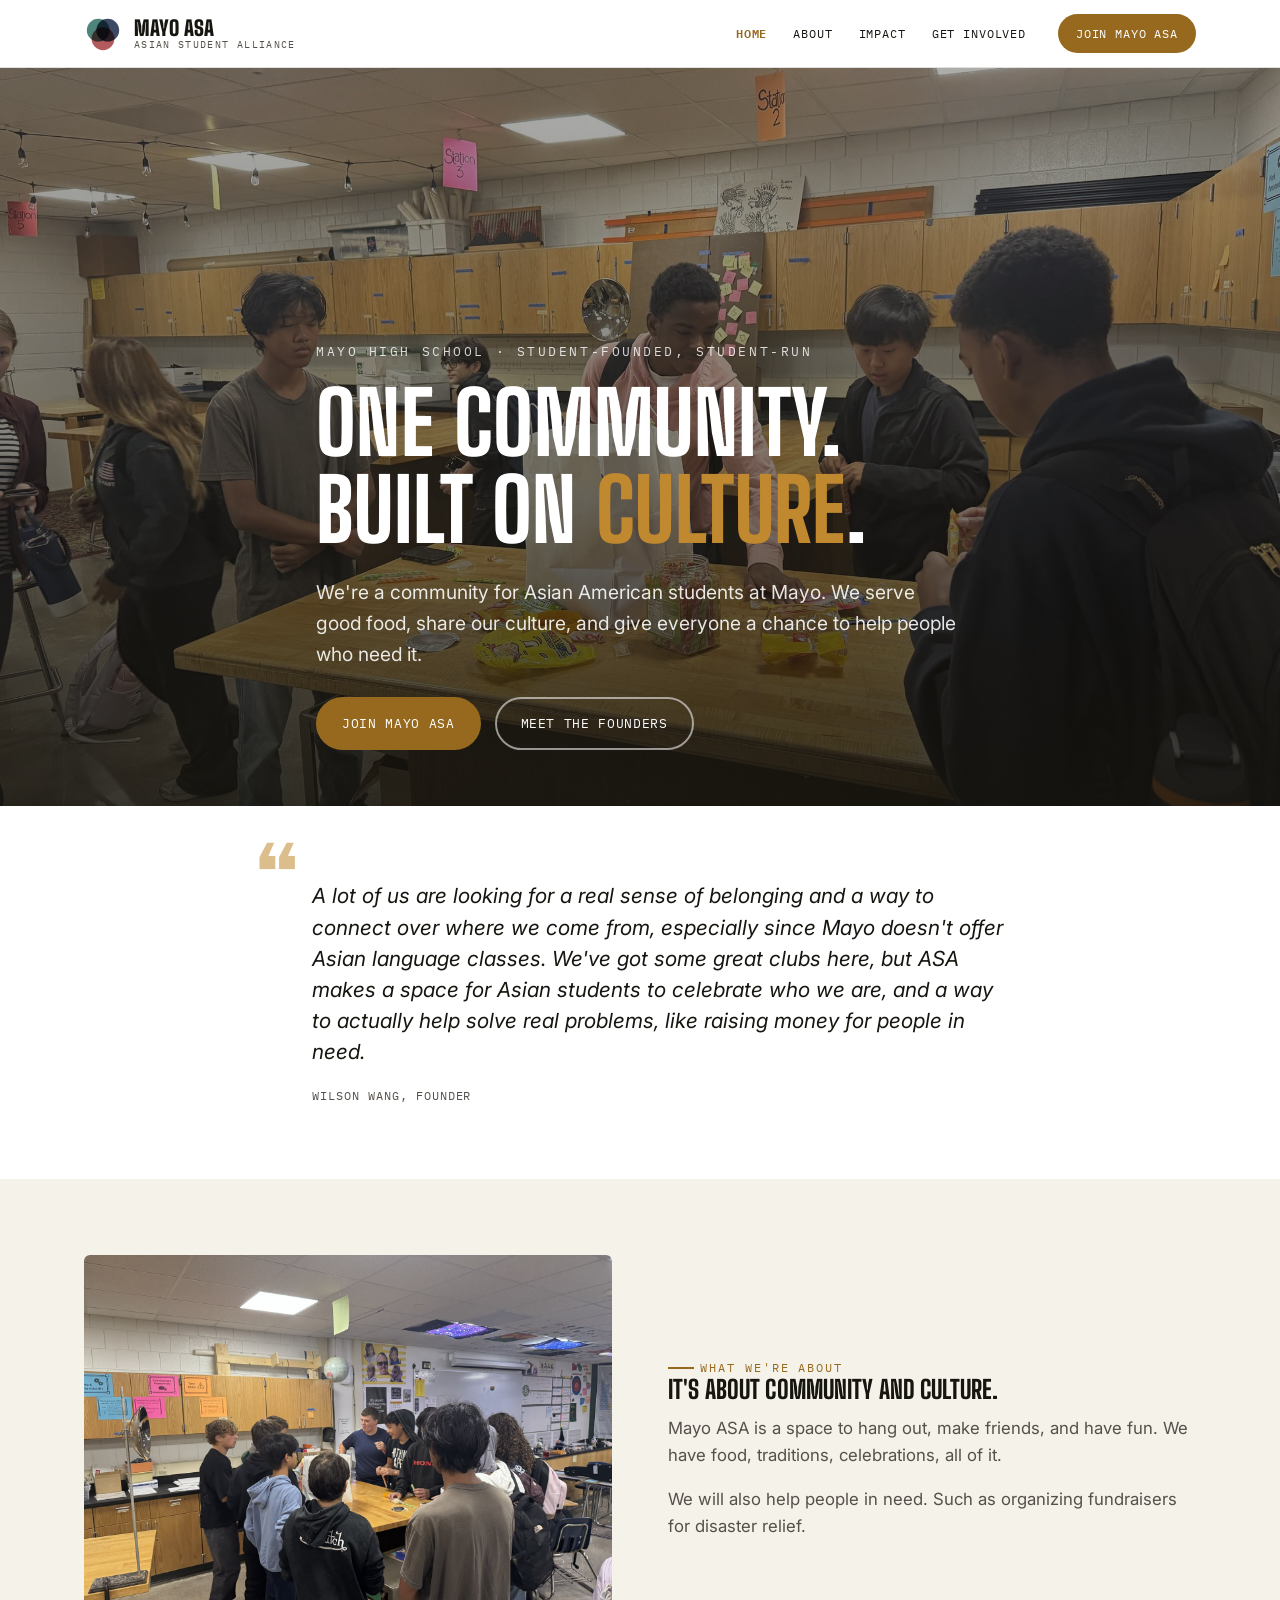
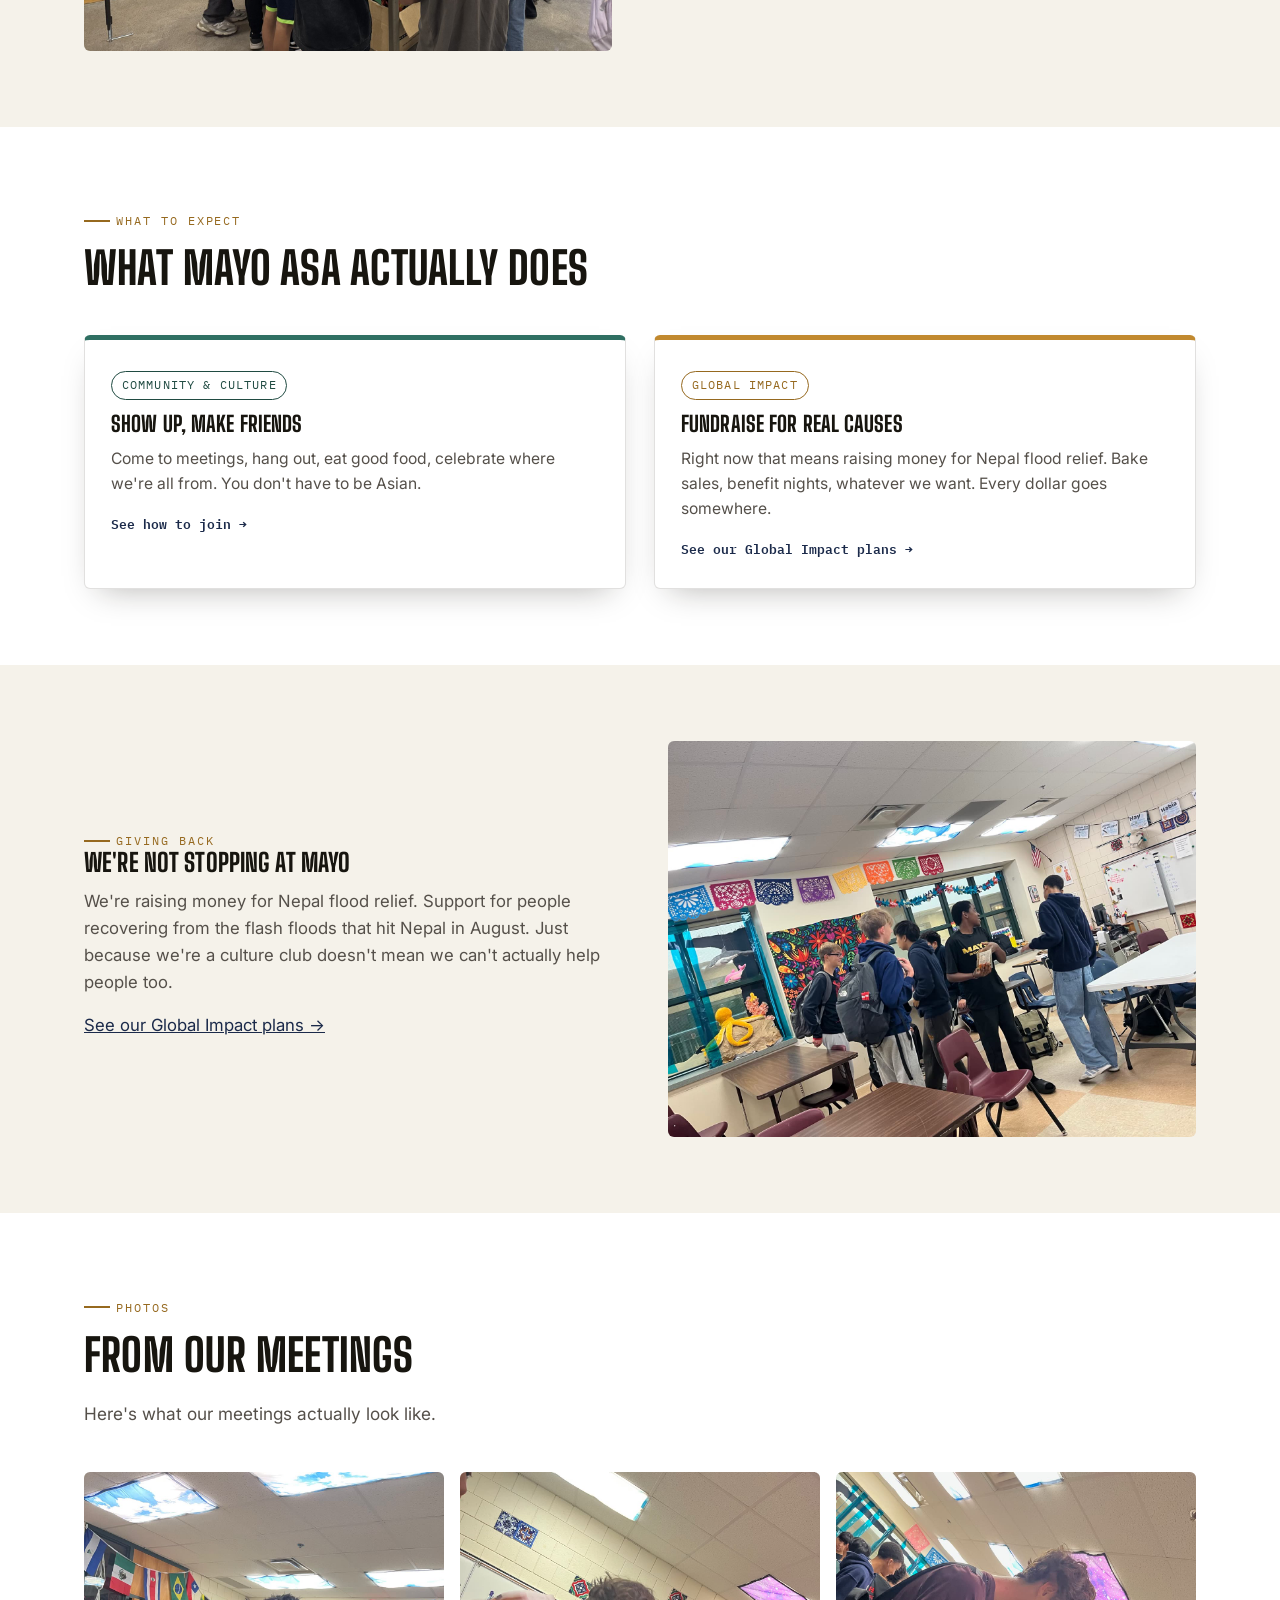
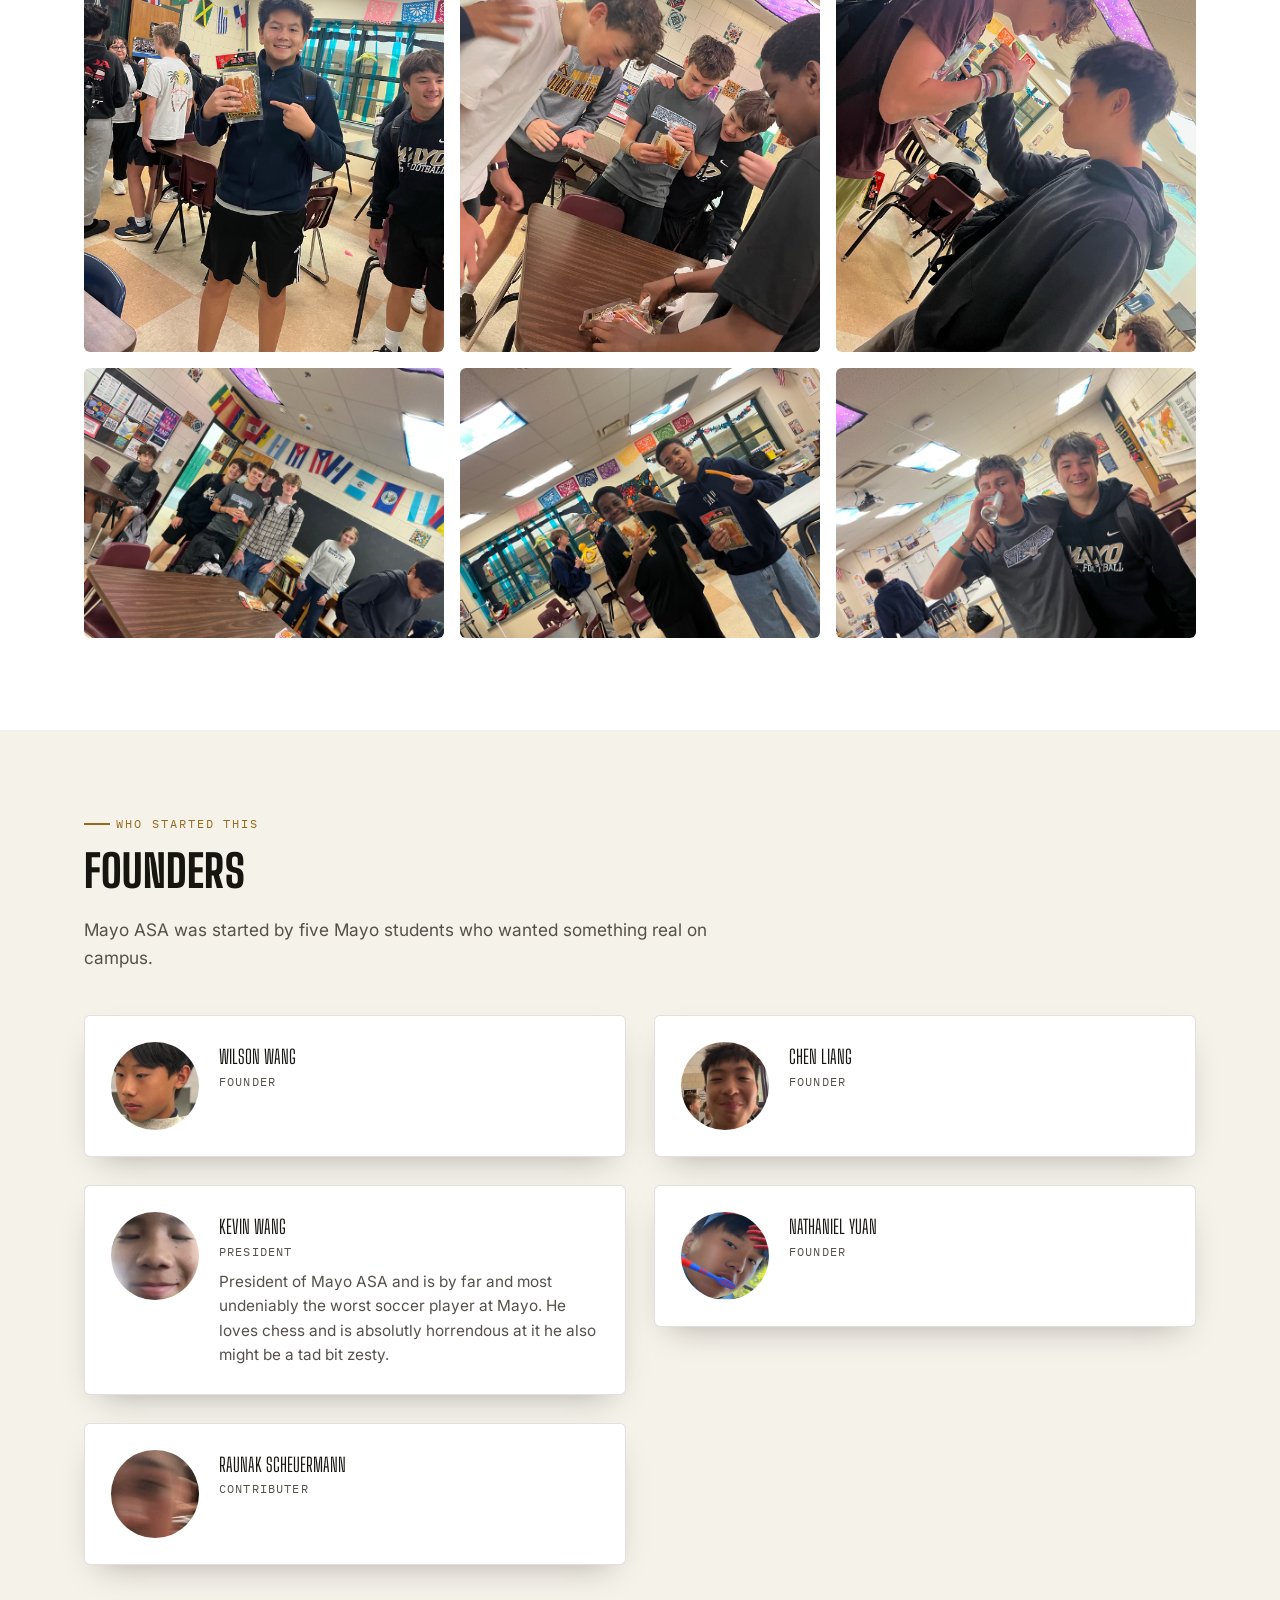
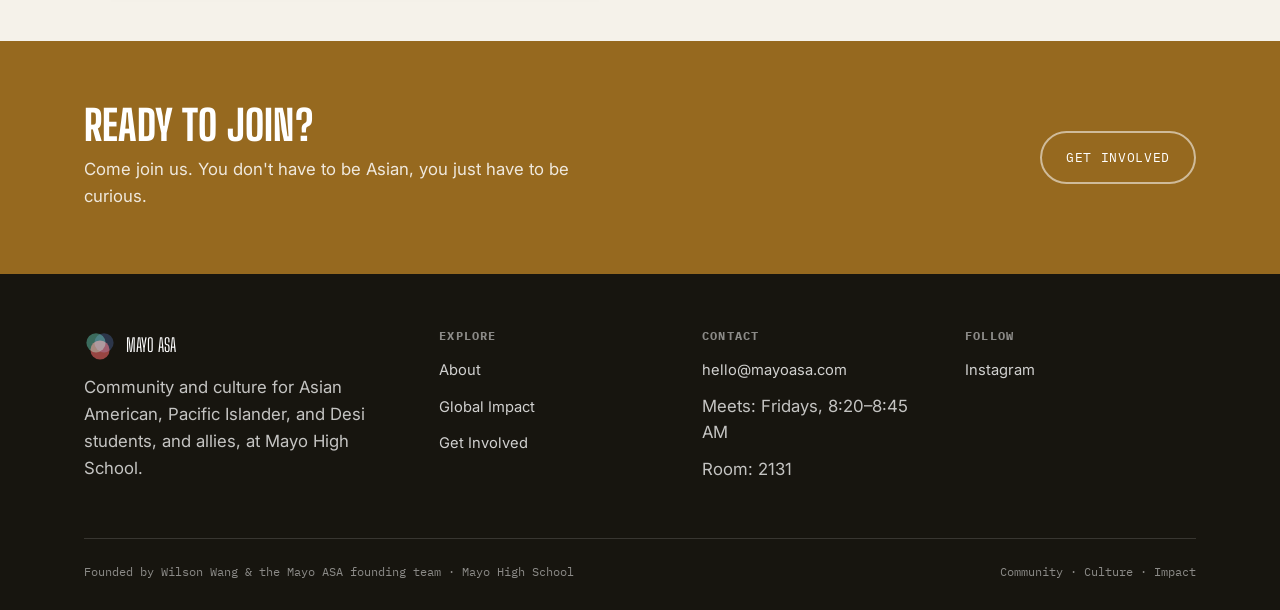
==== index.html @ afcebfb7 "Swap stock volunteers photo on the homepage for a real meeting shot Co-Authored-By: Claude Opus 5.5 " ====
<!DOCTYPE html>
<html lang="en">
<head>
<meta charset="UTF-8">
<meta name="viewport" content="width=device-width, initial-scale=1.0">
<link rel="icon" href="/favicon.ico" sizes="48x48">
<link rel="icon" type="image/svg+xml" href="images/favicon.svg">
<link rel="icon" type="image/png" sizes="48x48" href="images/favicon-48x48.png">
<link rel="icon" type="image/png" sizes="96x96" href="images/favicon-96x96.png">
<link rel="icon" type="image/png" sizes="144x144" href="images/favicon-144x144.png">
<link rel="icon" type="image/png" sizes="32x32" href="images/favicon-32x32.png">
<link rel="icon" type="image/png" sizes="16x16" href="images/favicon-16x16.png">
<link rel="apple-touch-icon" sizes="180x180" href="images/apple-touch-icon.png">
<title>Mayo ASA — Asian Student Alliance at Mayo High School</title>
<meta name="description" content="Mayo ASA is a student-run community for Asian American, Pacific Islander, and Desi students — and their allies — at Mayo High School. Culture, connection, and giving back.">
<link rel="canonical" href="https://www.mayoasa.com/">
<meta property="og:type" content="website">
<meta property="og:title" content="Mayo ASA — Asian Student Alliance at Mayo High School">
<meta property="og:description" content="Mayo ASA is a student-run community for Asian American, Pacific Islander, and Desi students — and their allies — at Mayo High School. Culture, connection, and giving back.">
<meta property="og:url" content="https://www.mayoasa.com/">
<meta property="og:image" content="https://www.mayoasa.com/images/hero-index.jpg">
<meta name="twitter:card" content="summary_large_image">
<link rel="preconnect" href="https://fonts.googleapis.com">
<link rel="preconnect" href="https://fonts.gstatic.com" crossorigin>
<link href="https://fonts.googleapis.com/css2?family=Big+Shoulders+Display:wght@600;700;800;900&family=Inter:wght@400;500;600;700&family=IBM+Plex+Mono:wght@400;500;600&display=swap" rel="stylesheet">
<link rel="stylesheet" href="style.css">
</head>
<body>
<noscript><style>.reveal{opacity:1!important;transform:none!important}</style></noscript>

<header class="masthead">
  <div class="masthead-bar">
    <a class="brand" href="index.html">
      <svg class="brand-mark" viewBox="0 0 40 40" aria-hidden="true">
        <circle cx="15" cy="16" r="12" class="circle-jade" fill="#2f6f62" fill-opacity="0.85" style="mix-blend-mode:multiply"/>
        <circle cx="25" cy="16" r="12" class="circle-navy" fill="#1b2a4a" fill-opacity="0.85" style="mix-blend-mode:multiply"/>
        <circle cx="20" cy="25" r="12" class="circle-brick" fill="#a63d40" fill-opacity="0.85" style="mix-blend-mode:multiply"/>
      </svg>
      <span class="brand-text">
        <span class="brand-name">Mayo ASA</span>
        <span class="brand-sub">Asian Student Alliance</span>
      </span>
    </a>
    <div class="nav-row">
      <nav class="site-nav" aria-label="Primary">
        <ul>
          <li><a href="index.html" aria-current="page">Home</a></li>
          <li><a href="about.html">About</a></li>
          <li><a href="impact.html">Impact</a></li>
          <li><a href="get-involved.html">Get Involved</a></li>
        </ul>
      </nav>
      <a class="btn-cta" href="get-involved.html">Join Mayo ASA</a>
      <button class="nav-toggle" aria-label="Toggle navigation" aria-expanded="false">
        <span></span>
      </button>
    </div>
  </div>
</header>

<main>

  <section class="hero">
    <div class="photo-frame hero-photo">
      <img src="images/hero-index.jpg" alt="Students at a Mayo ASA meeting">
    </div>
    <div class="wrap">
      <p class="hero-kicker">Mayo High School · Student-Founded, Student-Run</p>
      <h1>One community.<br>Built on <em>culture</em>.</h1>
      <p class="hero-lede">We're a community for Asian American students at Mayo. We serve good food, share our culture, and give everyone a chance to help people who need it.</p>
      <div class="hero-actions">
        <a class="btn btn-primary" href="get-involved.html">Join Mayo ASA</a>
        <a class="btn btn-ghost" href="about.html">Meet the founders</a>
      </div>
    </div>
  </section>

  <section class="quote-section reveal">
    <div class="wrap">
      <blockquote class="pull-quote">
        <p>A lot of us are looking for a real sense of belonging and a way to connect over where we come from, especially since Mayo doesn't offer Asian language classes. We've got some great clubs here, but ASA makes a space for Asian students to celebrate who we are, and a way to actually help solve real problems, like raising money for people in need.</p>
        <cite class="pull-quote-cite">Wilson Wang, Founder</cite>
      </blockquote>
    </div>
  </section>

  <section class="section section--paper reveal">
    <div class="wrap">
      <div class="feature">
      <div class="feature-media">
        <div class="photo-frame" style="aspect-ratio:4/3;">
          <img src="images/feature-community.jpg" loading="lazy" alt="Students socializing at a community event">
        </div>
      </div>
      <div class="feature-body">
        <span class="kicker">What we're about</span>
        <h2>It's about community and culture.</h2>
        <p>Mayo ASA is a space to hang out, make friends, and have fun. We have food, traditions, celebrations, all of it.</p>
        <p>We will also help people in need. Such as organizing fundraisers for disaster relief.</p>
      </div>
      </div>
    </div>
  </section>

  <section class="section reveal">
    <div class="wrap">
      <div class="section-head">
        <span class="kicker">What to expect</span>
        <h2>What Mayo ASA actually does</h2>
      </div>
      <div class="card-grid">
        <article class="pillar-card pillar-card--community">
          <span class="tag tag--community">Community &amp; Culture</span>
          <h3>Show up, make friends</h3>
          <p>Come to meetings, hang out, eat good food, celebrate where we're all from. You don't have to be Asian.</p>
          <a href="get-involved.html">See how to join →</a>
        </article>
        <article class="pillar-card pillar-card--global">
          <span class="tag tag--global">Global Impact</span>
          <h3>Fundraise for real causes</h3>
          <p>Right now that means raising money for Nepal flood relief. Bake sales, benefit nights, whatever we want. Every dollar goes somewhere.</p>
          <a href="impact.html">See our Global Impact plans →</a>
        </article>
      </div>
    </div>
  </section>

  <section class="section section--paper reveal">
    <div class="wrap">
      <div class="feature feature--reverse">
      <div class="feature-media">
        <div class="photo-frame" style="aspect-ratio:4/3;">
          <img src="images/meeting-hangout.jpg" loading="lazy" alt="Students hanging out at a Mayo ASA meeting">
        </div>
      </div>
      <div class="feature-body">
        <span class="kicker">Giving back</span>
        <h2>We're not stopping at Mayo</h2>
        <p>We're raising money for Nepal flood relief. Support for people recovering from the flash floods that hit Nepal in August. Just because we're a culture club doesn't mean we can't actually help people too.</p>
        <p><a href="impact.html">See our Global Impact plans →</a></p>
      </div>
      </div>
    </div>
  </section>

  <section class="section reveal">
    <div class="wrap">
      <div class="section-head">
        <span class="kicker">Photos</span>
        <h2>From our meetings</h2>
        <p>Here's what our meetings actually look like.</p>
      </div>
      <div class="gallery">
        <figure><img src="images/meeting-snack-pointing.jpg" width="1200" height="1600" loading="lazy" alt="A student smiling and pointing at a bag of spicy snacks"></figure>
        <figure><img src="images/meeting-group.jpg" width="1600" height="1200" loading="lazy" alt="A group of students posing together at a Mayo ASA meeting"></figure>
        <figure><img src="images/meeting-snack-table.jpg" width="1200" height="1600" loading="lazy" alt="Students crowding around a table to try a snack"></figure>
        <figure><img src="images/meeting-snack-duo.jpg" width="1600" height="1200" loading="lazy" alt="Two students holding up bags of spicy snacks"></figure>
        <figure><img src="images/meeting-handshake.jpg" width="1200" height="1600" loading="lazy" alt="Two students clasping hands at a meeting"></figure>
        <figure><img src="images/meeting-friends.jpg" width="1600" height="1200" loading="lazy" alt="Two friends posing together at a meeting"></figure>
      </div>
    </div>
  </section>

  <section class="section section--paper reveal">
    <div class="wrap">
      <div class="section-head">
        <span class="kicker">Who started this</span>
        <h2>Founders</h2>
        <p>Mayo ASA was started by five Mayo students who wanted something real on campus.</p>
      </div>
      <div class="founders-grid">
        <div class="founder-card">
          <div class="avatar-frame">
            <img src="images/founder-wilson.jpg" loading="lazy" alt="Wilson Wang">
          </div>
          <div>
            <span class="founder-name">Wilson Wang</span>
            <span class="founder-role">Founder</span>
          </div>
        </div>
        <div class="founder-card">
          <div class="avatar-frame">
            <img src="images/founder-chen.jpg" loading="lazy" alt="Chen Liang">
          </div>
          <div>
            <span class="founder-name">Chen Liang</span>
            <span class="founder-role">Founder</span>
          </div>
        </div>
        <div class="founder-card">
          <div class="avatar-frame">
            <img src="images/founder-kevin.jpg" loading="lazy" alt="Kevin Wang">
          </div>
          <div>
            <span class="founder-name">Kevin Wang</span>
            <span class="founder-role">President</span>
            <p>President of Mayo ASA and is by far and most undeniably the worst soccer player at Mayo. He loves chess and is absolutly horrendous at it he also might be a tad bit zesty.</p>
          </div>
        </div>
        <div class="founder-card">
          <div class="avatar-frame">
            <img src="images/founder-nathaniel.jpg" loading="lazy" alt="Nathaniel Yuan">
          </div>
          <div>
            <span class="founder-name">Nathaniel Yuan</span>
            <span class="founder-role">Founder</span>
          </div>
        </div>
        <div class="founder-card">
          <div class="avatar-frame">
            <img src="images/founder-raunak.jpg" loading="lazy" alt="Raunak Scheuermann">
          </div>
          <div>
            <span class="founder-name">Raunak Scheuermann</span>
            <span class="founder-role">Contributer</span>
          </div>
        </div>
      </div>
    </div>
  </section>

  <section class="cta-band reveal">
    <div class="wrap">
      <div class="cta-band-inner">
      <div>
        <h2>Ready to join?</h2>
        <p>Come join us. You don't have to be Asian, you just have to be curious.</p>
      </div>
      <div class="hero-actions" style="margin-top:0;">
        <a class="btn btn-ghost" href="get-involved.html">Get involved</a>
      </div>
      </div>
    </div>
  </section>

</main>

<footer class="site-footer">
  <div class="wrap">
    <div class="footer-top">
      <div>
        <div class="footer-brand-mark">
          <svg class="brand-mark" viewBox="0 0 40 40" aria-hidden="true">
            <circle cx="15" cy="16" r="12" fill="#2f6f62" fill-opacity="0.85" style="mix-blend-mode:screen"/>
            <circle cx="25" cy="16" r="12" fill="#1b2a4a" fill-opacity="0.85" style="mix-blend-mode:screen"/>
            <circle cx="20" cy="25" r="12" fill="#a63d40" fill-opacity="0.85" style="mix-blend-mode:screen"/>
          </svg>
          <span class="footer-brand">Mayo ASA</span>
        </div>
        <p>Community and culture for Asian American, Pacific Islander, and Desi students, and allies, at Mayo High School.</p>
      </div>
      <div class="footer-col">
        <h4>Explore</h4>
        <ul>
          <li><a href="about.html">About</a></li>
          <li><a href="impact.html">Global Impact</a></li>
          <li><a href="get-involved.html">Get Involved</a></li>
        </ul>
      </div>
      <div class="footer-col">
        <h4>Contact</h4>
        <ul>
          <li><a href="mailto:hello@mayoasa.com">hello@mayoasa.com</a></li>
          <li>Meets: Fridays, 8:20–8:45 AM</li>
          <li>Room: 2131</li>
        </ul>
      </div>
      <div class="footer-col">
        <h4>Follow</h4>
        <ul>
          <li><a href="https://www.instagram.com/asianstudentalliance00/" target="_blank" rel="noopener">Instagram</a></li>
        </ul>
      </div>
    </div>
    <div class="footer-bottom">
      <span>Founded by Wilson Wang &amp; the Mayo ASA founding team · Mayo High School</span>
      <span>Community · Culture · Impact</span>
    </div>
  </div>
</footer>

<script src="script.js"></script>
</body>
</html>
---- style.css ----
/* ==========================================================================
   Mayo ASA — stylesheet
   Design concept: bold, photo-led advocacy-org design (in the spirit of
   national civil-rights orgs) built around Mayo ASA's own identity system —
   three pillar colors (jade/navy/brick) plus one shared accent (gold).
   Photo sections use a "photo-slot" placeholder component until real
   photography is dropped in — see the photo-slot notes near each usage.
   ========================================================================== */

:root {
  --ink: #17150f;
  --ink-soft: #55504a;
  --white: #ffffff;
  --paper: #f5f2ea;
  --line: rgba(23, 21, 15, 0.13);

  --navy: #1b2a4a;      /* Education */
  --navy-dark: #101a30;
  --jade: #2f6f62;      /* Community */
  --jade-dark: #204b42;
  --brick: #a63d40;     /* Advocacy */
  --brick-dark: #7c2c2f;
  --gold: #c1892f;      /* shared accent / CTA color */
  --gold-dark: #96691f;

  --radius: 6px;
  --radius-sm: 3px;
  --shadow-card: 0 14px 32px -16px rgba(23, 21, 15, 0.35);
  --shadow-card-hover: 0 22px 40px -16px rgba(23, 21, 15, 0.45);

  --font-display: "Big Shoulders Display", "Arial Narrow", sans-serif;
  --font-body: "Inter", "Helvetica Neue", Arial, sans-serif;
  --font-mono: "IBM Plex Mono", "Courier New", monospace;
}

* { box-sizing: border-box; }
html { scroll-behavior: smooth; }

@media (prefers-reduced-motion: reduce) {
  html { scroll-behavior: auto; }
  *, *::before, *::after {
    animation-duration: 0.001ms !important;
    animation-iteration-count: 1 !important;
    transition-duration: 0.001ms !important;
    scroll-behavior: auto !important;
  }
}

body {
  margin: 0;
  background: var(--white);
  color: var(--ink);
  font-family: var(--font-body);
  font-size: 1.05rem;
  line-height: 1.6;
  -webkit-font-smoothing: antialiased;
}

h1, h2, h3, h4 {
  font-family: var(--font-display);
  font-weight: 800;
  letter-spacing: 0.005em;
  line-height: 1.0;
  margin: 0 0 0.5em;
  text-transform: uppercase;
}

p { margin: 0 0 1em; }
a { color: var(--navy); }
a:focus-visible, button:focus-visible, .nav-toggle:focus-visible {
  outline: 3px solid var(--gold);
  outline-offset: 3px;
}

img, svg { max-width: 100%; display: block; }

.wrap {
  max-width: 1160px;
  margin: 0 auto;
  padding: 0 24px;
}

/* -------------------------------- eyebrow / kicker labels ---------------- */
.kicker {
  display: inline-flex;
  align-items: center;
  gap: 0.5em;
  font-family: var(--font-mono);
  font-size: 0.76rem;
  letter-spacing: 0.16em;
  text-transform: uppercase;
  color: var(--gold-dark);
}
.kicker::before {
  content: "";
  width: 26px;
  height: 2px;
  background: var(--gold-dark);
  display: inline-block;
}
.kicker--light { color: var(--gold); }
.kicker--light::before { background: var(--gold); }

.tag {
  display: inline-flex;
  align-items: center;
  gap: 0.4em;
  font-family: var(--font-mono);
  font-size: 0.72rem;
  letter-spacing: 0.1em;
  text-transform: uppercase;
  padding: 0.35em 0.85em;
  border-radius: 999px;
  border: 1.5px solid currentColor;
}
.tag--community { color: var(--jade-dark); }
.tag--education { color: var(--navy); }
.tag--advocacy { color: var(--brick-dark); }
.tag--gold { color: var(--gold-dark); }
.tag--global { color: var(--gold-dark); }

/* ------------------------------------ masthead / nav --------------------- */
.masthead {
  background: var(--white);
  border-bottom: 1px solid var(--line);
  position: sticky;
  top: 0;
  z-index: 50;
  transition: box-shadow 0.2s ease;
}
.masthead.is-scrolled { box-shadow: 0 6px 18px -12px rgba(23,21,15,0.35); }
.masthead-bar {
  display: flex;
  align-items: center;
  justify-content: space-between;
  padding: 14px 24px;
  max-width: 1160px;
  margin: 0 auto;
  gap: 16px;
}
.brand {
  display: flex;
  align-items: center;
  gap: 12px;
  text-decoration: none;
  color: var(--ink);
}
.brand-mark { width: 38px; height: 38px; flex: none; }
.brand-text { line-height: 1; }
.brand-name {
  font-family: var(--font-display);
  font-weight: 900;
  font-size: 1.3rem;
  letter-spacing: 0.01em;
  text-transform: uppercase;
}
.brand-sub {
  display: block;
  font-family: var(--font-mono);
  font-size: 0.6rem;
  letter-spacing: 0.14em;
  text-transform: uppercase;
  color: var(--ink-soft);
  margin-top: 2px;
}

.nav-toggle {
  display: none;
  background: none;
  border: 2px solid var(--ink);
  border-radius: 4px;
  padding: 8px 10px;
  cursor: pointer;
}
.nav-toggle span,
.nav-toggle span::before,
.nav-toggle span::after {
  display: block;
  width: 20px;
  height: 2px;
  background: var(--ink);
  position: relative;
  transition: transform 0.28s cubic-bezier(0.16, 1, 0.3, 1), background-color 0.2s ease, opacity 0.2s ease;
}
.nav-toggle span::before,
.nav-toggle span::after { content: ""; position: absolute; }
.nav-toggle span::before { top: -6px; }
.nav-toggle span::after { top: 6px; }

/* morph the hamburger into an X while the menu is open */
.nav-toggle[aria-expanded="true"] span { background: transparent; }
.nav-toggle[aria-expanded="true"] span::before { top: 0; transform: rotate(45deg); }
.nav-toggle[aria-expanded="true"] span::after { top: 0; transform: rotate(-45deg); }

.nav-row { display: flex; align-items: center; gap: 20px; }
.site-nav ul {
  list-style: none;
  display: flex;
  gap: 2px;
  margin: 0;
  padding: 0;
}
.site-nav a {
  display: inline-block;
  font-family: var(--font-mono);
  font-size: 0.76rem;
  letter-spacing: 0.07em;
  text-transform: uppercase;
  text-decoration: none;
  color: var(--ink);
  padding: 9px 12px;
  border-radius: 3px;
}
.site-nav a:hover { background: var(--paper); }
.site-nav a[aria-current="page"] { color: var(--gold-dark); font-weight: 600; }

.btn-cta {
  display: inline-flex;
  align-items: center;
  font-family: var(--font-mono);
  font-size: 0.76rem;
  letter-spacing: 0.07em;
  text-transform: uppercase;
  text-decoration: none;
  color: var(--white);
  background: var(--gold-dark);
  padding: 10px 18px;
  border-radius: 999px;
  white-space: nowrap;
  transition: background 0.15s ease, transform 0.15s ease;
}
.btn-cta:hover { background: var(--ink); transform: translateY(-1px); }

/* --------------------------------------- buttons -------------------------- */
.btn {
  display: inline-flex;
  align-items: center;
  gap: 0.5em;
  font-family: var(--font-mono);
  font-size: 0.82rem;
  letter-spacing: 0.05em;
  text-transform: uppercase;
  text-decoration: none;
  padding: 14px 24px;
  border-radius: 999px;
  border: 2px solid transparent;
  transition: transform 0.15s ease, box-shadow 0.15s ease, background 0.15s ease;
}
.btn-primary { background: var(--gold-dark); color: var(--white); }
.btn-primary:hover { background: var(--gold); transform: translateY(-2px); box-shadow: var(--shadow-card); }
.btn-ghost { background: transparent; color: var(--white); border-color: rgba(255,255,255,0.55); }
.btn-ghost:hover { background: rgba(255,255,255,0.12); }
.btn-ghost--dark { color: var(--ink); border-color: var(--ink); }
.btn-ghost--dark:hover { background: var(--paper); }

/* --------------------------------------- photo-slot placeholder ----------- */
/* Stand-in for real photography. Swap by replacing this element with an
   <img src="images/your-photo.jpg" alt="..."> of the same aspect ratio. */
.photo-slot {
  position: relative;
  overflow: hidden;
  border-radius: var(--radius);
  background: linear-gradient(135deg, var(--slot-a, var(--navy)) 0%, var(--slot-b, var(--navy-dark)) 100%);
  isolation: isolate;
}
.photo-slot::before {
  content: "";
  position: absolute;
  inset: 0;
  background-image: radial-gradient(rgba(255,255,255,0.16) 1px, transparent 1px);
  background-size: 15px 15px;
  mix-blend-mode: overlay;
  opacity: 0.65;
}
.photo-slot-cap {
  position: absolute;
  top: 14px;
  left: 14px;
  max-width: calc(100% - 28px);
  display: inline-flex;
  align-items: center;
  gap: 8px;
  background: rgba(15, 14, 10, 0.4);
  padding: 7px 14px 7px 10px;
  border-radius: 999px;
  color: rgba(255,255,255,0.92);
}
.photo-slot-cap svg { width: 16px; height: 16px; flex: none; opacity: 0.9; }
.photo-slot-cap span {
  font-family: var(--font-mono);
  font-size: 0.66rem;
  letter-spacing: 0.06em;
  text-transform: uppercase;
  white-space: nowrap;
  overflow: hidden;
  text-overflow: ellipsis;
  min-width: 0;
}

/* real photo container — replaces .photo-slot once an image is available */
.photo-frame {
  position: relative;
  overflow: hidden;
  border-radius: var(--radius);
  background: var(--ink);
}
/* full-bleed hero variant spans edge-to-edge, so no rounded corners
   (otherwise the page background shows through at the corners) */
.photo-frame.hero-photo { border-radius: 0; }
.photo-frame img {
  width: 100%;
  height: 100%;
  object-fit: cover;
  display: block;
}

/* masonry via columns so each photo keeps its own shape (no cropping) */
.gallery { columns: 3; column-gap: 16px; }
.gallery figure { margin: 0 0 16px; break-inside: avoid; }
.gallery img {
  display: block;
  width: 100%;
  height: auto;
  border-radius: var(--radius);
  background: var(--paper);
}

/* full-bleed hero variant: adds a scrim so headline text stays legible even
   once a real photo is dropped in */
.hero-photo {
  position: absolute;
  inset: 0;
  z-index: -1;
}
.hero-photo::after {
  content: "";
  position: absolute;
  inset: 0;
  background: linear-gradient(180deg, rgba(23,21,15,0.35) 0%, rgba(23,21,15,0.55) 55%, rgba(23,21,15,0.86) 100%);
}

/* circular avatar-slot for founders */
.avatar-slot {
  width: 88px;
  height: 88px;
  border-radius: 50%;
  flex: none;
  display: flex;
  align-items: center;
  justify-content: center;
  font-family: var(--font-display);
  font-size: 1.5rem;
  color: var(--white);
  background: linear-gradient(135deg, var(--slot-a, var(--navy)), var(--slot-b, var(--navy-dark)));
  box-shadow: inset 0 0 0 3px rgba(255,255,255,0.18);
}

/* real-photo version of .avatar-slot */
.avatar-frame {
  width: 88px;
  height: 88px;
  border-radius: 50%;
  flex: none;
  overflow: hidden;
}
.avatar-frame img {
  width: 100%;
  height: 100%;
  object-fit: cover;
  display: block;
}

/* --------------------------------------- hero (home) ----------------------- */
.hero {
  position: relative;
  min-height: 82vh;
  display: flex;
  align-items: flex-end;
  padding: 64px 0 56px;
  color: var(--white);
}
.hero-kicker {
  font-family: var(--font-mono);
  font-size: 0.8rem;
  letter-spacing: 0.2em;
  text-transform: uppercase;
  color: rgba(255,255,255,0.82);
  margin-bottom: 18px;
}
.hero h1 {
  font-size: clamp(2.8rem, 7vw, 5.4rem);
  max-width: 17ch;
  margin-bottom: 0.28em;
}
.hero h1 em {
  font-style: normal;
  color: var(--gold);
}
.hero-lede {
  font-size: 1.2rem;
  max-width: 54ch;
  color: rgba(255,255,255,0.88);
}
.hero-actions {
  display: flex;
  flex-wrap: wrap;
  gap: 14px;
  margin-top: 28px;
}

/* inner page hero */
.page-hero {
  position: relative;
  min-height: 46vh;
  display: flex;
  align-items: flex-end;
  padding: 48px 0 40px;
  color: var(--white);
}
.page-hero h1 { font-size: clamp(2.2rem, 5.5vw, 3.6rem); max-width: 20ch; }
.page-hero .hero-lede { font-size: 1.1rem; }

/* --------------------------------------- stat bar --------------------------- */
.stat-bar {
  background: var(--ink);
  color: var(--white);
}
.stat-grid {
  display: grid;
  grid-template-columns: repeat(auto-fit, minmax(180px, 1fr));
  gap: 32px;
  padding: 40px 0;
}
.stat-num {
  font-family: var(--font-display);
  font-size: clamp(2.4rem, 5vw, 3.4rem);
  color: var(--gold);
  line-height: 1;
  margin-bottom: 0.2em;
}
.stat-label {
  font-family: var(--font-mono);
  font-size: 0.78rem;
  letter-spacing: 0.08em;
  text-transform: uppercase;
  color: rgba(255,255,255,0.75);
}

/* --------------------------------------- section shell --------------------- */
.section { padding: 76px 0; }
.section--paper { background: var(--paper); }
.section--ink { background: var(--ink); color: var(--white); }
.section--ink .section-head p { color: rgba(255,255,255,0.72); }
.section--ink a { color: var(--gold); }
.section-head { max-width: 62ch; margin-bottom: 44px; }
.section-head h2 { font-size: clamp(1.9rem, 3.6vw, 2.8rem); margin-top: 0.35em; }
.section-head p { color: var(--ink-soft); font-size: 1.08rem; }
.section-head--center { margin-left: auto; margin-right: auto; text-align: center; }

/* --------------------------------------- feature block (photo + text) ------ */
.feature {
  display: grid;
  grid-template-columns: 1fr 1fr;
  gap: 56px;
  align-items: center;
}
.feature + .feature { margin-top: 76px; }
.feature-media .photo-slot { aspect-ratio: 4 / 3; }
.feature--reverse .feature-media { order: 2; }
.feature-body h3 { font-size: clamp(1.5rem, 2.6vw, 2.1rem); margin-top: 0.3em; }
.feature-body p { color: var(--ink-soft); max-width: 52ch; }
.feature-body .tag { margin-bottom: 14px; }

/* --------------------------------------- pinned cards ---------------------- */
.card-grid {
  display: grid;
  grid-template-columns: repeat(auto-fit, minmax(270px, 1fr));
  gap: 28px;
}
.pillar-card {
  background: var(--white);
  border: 1px solid var(--line);
  border-top: 5px solid var(--stripe, var(--gold));
  border-radius: var(--radius);
  padding: 30px 26px 26px;
  box-shadow: var(--shadow-card);
  transition: transform 0.2s ease, box-shadow 0.2s ease;
}
.pillar-card:hover { transform: translateY(-4px); box-shadow: var(--shadow-card-hover); }
.pillar-card--community { --stripe: var(--jade); }
.pillar-card--education { --stripe: var(--navy); }
.pillar-card--advocacy { --stripe: var(--brick); }
.pillar-card--global { --stripe: var(--gold); }
.pillar-card h3 { font-size: 1.35rem; margin-bottom: 0.5em; }
.pillar-card p { color: var(--ink-soft); font-size: 0.98rem; margin-bottom: 0.9em; }
.pillar-card .tag { margin-bottom: 14px; }
.pillar-card a { font-family: var(--font-mono); font-size: 0.82rem; text-decoration: none; font-weight: 600; }

/* --------------------------------------- CTA band --------------------------- */
.cta-band {
  background: var(--gold-dark);
  color: var(--white);
  padding: 64px 0;
}
.cta-band.cta-band--ink { background: var(--ink); }
.cta-band-inner {
  display: flex;
  flex-wrap: wrap;
  align-items: center;
  justify-content: space-between;
  gap: 28px;
}
.cta-band h2 { margin: 0; font-size: clamp(1.8rem, 3.6vw, 2.6rem); max-width: 20ch; }
.cta-band p { color: rgba(255,255,255,0.85); margin: 10px 0 0; max-width: 46ch; }

/* --------------------------------------- pull quote ------------------------ */
.quote-section { padding: 64px 0; }
.pull-quote {
  position: relative;
  max-width: 68ch;
  margin: 0 auto;
  padding: 10px 0 10px 46px;
}
.pull-quote::before {
  content: "\201C";
  position: absolute;
  left: -10px;
  top: -34px;
  font-family: var(--font-display);
  font-weight: 900;
  font-size: 5.8rem;
  color: var(--gold);
  opacity: 0.55;
  line-height: 1;
}
.pull-quote p {
  font-size: 1.3rem;
  font-style: italic;
  color: var(--ink);
  line-height: 1.5;
  margin-bottom: 0;
}
.pull-quote-cite {
  display: block;
  margin-top: 18px;
  font-family: var(--font-mono);
  font-size: 0.76rem;
  letter-spacing: 0.08em;
  text-transform: uppercase;
  color: var(--ink-soft);
  font-style: normal;
}

/* --------------------------------------- founder cards --------------------- */
.founders-grid {
  display: grid;
  grid-template-columns: repeat(2, 1fr);
  align-items: start;
  gap: 28px;
}
@media (max-width: 640px) {
  .founders-grid { grid-template-columns: 1fr; }
  .stat-grid { grid-template-columns: 1fr; }
}
.founder-card {
  display: flex;
  gap: 20px;
  align-items: flex-start;
  background: var(--white);
  border: 1px solid var(--line);
  padding: 26px;
  border-radius: var(--radius);
  box-shadow: var(--shadow-card);
}
.founder-name { font-family: var(--font-display); font-size: 1.2rem; text-transform: uppercase; margin-bottom: 2px; }
.founder-role {
  font-family: var(--font-mono);
  font-size: 0.72rem;
  letter-spacing: 0.1em;
  text-transform: uppercase;
  color: var(--ink-soft);
  display: block;
  margin-bottom: 8px;
}
.founder-card p { font-size: 0.96rem; color: var(--ink-soft); margin: 0; }

/* --------------------------------------- callout / pull-note --------------- */
.callout {
  border-left: 6px solid var(--brick);
  background: var(--paper);
  padding: 30px 34px;
  border-radius: var(--radius-sm);
}
.callout p { font-size: 1.1rem; margin-bottom: 0.8em; }
.callout p:last-child { margin-bottom: 0; }
.callout strong { color: var(--brick-dark); }

/* --------------------------------------- list styles ------------------------ */
.check-list { list-style: none; margin: 0; padding: 0; display: grid; gap: 14px; }
.check-list li {
  padding-left: 1.7em;
  position: relative;
  color: var(--ink-soft);
}
.check-list li::before {
  content: "";
  position: absolute;
  left: 0;
  top: 0.55em;
  width: 10px;
  height: 10px;
  border-radius: 2px;
  background: var(--stripe, var(--gold));
}

/* --------------------------------------- topic tag cloud -------------------- */
.tag-board {
  display: flex;
  flex-wrap: wrap;
  gap: 12px;
}
.tag-pin {
  font-family: var(--font-mono);
  font-size: 0.85rem;
  padding: 10px 18px;
  background: var(--white);
  border: 1.5px solid var(--line);
  border-radius: 999px;
  color: var(--ink);
}

/* --------------------------------------- partner strip --------------------- */
.partner-grid {
  display: grid;
  grid-template-columns: repeat(auto-fit, minmax(220px, 1fr));
  gap: 20px;
}
.partner-card {
  border: 1px solid rgba(255,255,255,0.18);
  padding: 22px;
  border-radius: var(--radius);
}
.partner-card h3 { font-size: 1.05rem; margin-bottom: 6px; }
.partner-card p { color: rgba(255,255,255,0.72); font-size: 0.92rem; margin: 0; }

/* --------------------------------------- FAQ ------------------------------- */
.faq-item { border-bottom: 1px solid var(--line); padding: 20px 0; }
.faq-item summary {
  cursor: pointer;
  font-family: var(--font-display);
  font-size: 1.15rem;
  text-transform: uppercase;
  list-style: none;
}
.faq-item summary::-webkit-details-marker { display: none; }
.faq-item summary::before { content: "+ "; color: var(--gold-dark); }
.faq-item[open] summary::before { content: "\2212 "; }
.faq-item p { margin-top: 10px; color: var(--ink-soft); }

/* --------------------------------------- contact card ---------------------- */
.contact-card {
  background: var(--paper);
  border: 1px solid var(--line);
  padding: 34px;
  border-radius: var(--radius);
}
.contact-card dl { display: grid; grid-template-columns: auto 1fr; gap: 12px 18px; margin: 0; }
.contact-card dt {
  font-family: var(--font-mono);
  font-size: 0.75rem;
  letter-spacing: 0.08em;
  text-transform: uppercase;
  color: var(--ink-soft);
}
.contact-card dd { margin: 0; }
.editnote {
  font-family: var(--font-mono);
  font-size: 0.72rem;
  color: var(--gold-dark);
  border: 1px dashed var(--gold-dark);
  padding: 3px 8px;
  border-radius: 3px;
  margin-left: 6px;
  white-space: nowrap;
}

/* --------------------------------------- sign-up form ----------------------- */
.signup-form {
  background: var(--white);
  border: 1px solid var(--line);
  padding: 34px;
  border-radius: var(--radius);
  box-shadow: var(--shadow-card);
  max-width: 560px;
}
.form-row { margin-bottom: 20px; }
.form-row:last-of-type { margin-bottom: 0; }
.form-row-split { display: grid; grid-template-columns: 1fr 1fr; gap: 16px; }
.form-label {
  display: block;
  font-family: var(--font-mono);
  font-size: 0.75rem;
  letter-spacing: 0.08em;
  text-transform: uppercase;
  color: var(--ink-soft);
  margin-bottom: 8px;
}
.form-input, .form-select, .form-textarea {
  display: block;
  width: 100%;
  font-family: var(--font-body);
  font-size: 1rem;
  color: var(--ink);
  background: var(--paper);
  border: 1.5px solid var(--line);
  border-radius: var(--radius-sm);
  padding: 12px 14px;
}
.form-textarea { resize: vertical; min-height: 90px; }
.form-input:focus, .form-select:focus, .form-textarea:focus {
  outline: none;
  border-color: var(--gold-dark);
  box-shadow: 0 0 0 3px rgba(193, 137, 47, 0.18);
}
.form-hint { font-size: 0.85rem; color: var(--ink-soft); margin-top: 6px; }
.form-submit {
  font-family: var(--font-mono);
  font-size: 0.82rem;
  letter-spacing: 0.05em;
  text-transform: uppercase;
  color: var(--white);
  background: var(--gold-dark);
  border: none;
  border-radius: 999px;
  padding: 14px 28px;
  cursor: pointer;
  transition: background 0.15s ease, transform 0.15s ease;
}
.form-submit:hover { background: var(--gold); transform: translateY(-2px); }
.form-submit:disabled { opacity: 0.6; cursor: default; transform: none; }
.form-status {
  margin-top: 16px;
  font-size: 0.92rem;
  padding: 12px 14px;
  border-radius: var(--radius-sm);
  display: none;
}
.form-status.is-success { display: block; background: rgba(47, 111, 98, 0.12); color: var(--jade-dark); }
.form-status.is-error { display: block; background: rgba(166, 61, 64, 0.12); color: var(--brick-dark); }
.form-honeypot { position: absolute; left: -9999px; width: 1px; height: 1px; overflow: hidden; }

@media (max-width: 560px) {
  .form-row-split { grid-template-columns: 1fr; }
}

/* --------------------------------------- footer ---------------------------- */
.site-footer {
  background: var(--ink);
  color: rgba(255,255,255,0.75);
  padding: 56px 0 28px;
}
.footer-top {
  display: grid;
  grid-template-columns: 1.4fr 1fr 1fr 1fr;
  gap: 32px;
  padding-bottom: 40px;
  border-bottom: 1px solid rgba(255,255,255,0.14);
  margin-bottom: 24px;
}
.footer-brand-mark { display: flex; align-items: center; gap: 10px; margin-bottom: 12px; }
.footer-brand-mark .brand-mark { width: 32px; height: 32px; }
.footer-brand { font-family: var(--font-display); text-transform: uppercase; color: var(--white); font-size: 1.15rem; }
.footer-col h4 {
  font-family: var(--font-mono);
  font-size: 0.72rem;
  letter-spacing: 0.1em;
  text-transform: uppercase;
  color: rgba(255,255,255,0.5);
  margin-bottom: 14px;
}
.footer-col p { font-size: 0.92rem; color: rgba(255,255,255,0.68); max-width: 32ch; }
.footer-col ul { list-style: none; margin: 0; padding: 0; display: grid; gap: 10px; }
.footer-col a { color: rgba(255,255,255,0.8); text-decoration: none; font-size: 0.92rem; }
.footer-col a:hover { color: var(--gold); }
.footer-bottom {
  display: flex;
  flex-wrap: wrap;
  justify-content: space-between;
  gap: 12px;
  font-family: var(--font-mono);
  font-size: 0.74rem;
  color: rgba(255,255,255,0.5);
}

/* --------------------------------------- reveal-on-scroll ------------------ */
.reveal { opacity: 0; transform: translateY(18px); transition: opacity 0.6s ease, transform 0.6s ease; }
.reveal.is-visible { opacity: 1; transform: translateY(0); }

/* --------------------------------------- responsive ------------------------ */
@media (max-width: 900px) {
  .feature { grid-template-columns: 1fr; gap: 28px; }
  .feature--reverse .feature-media { order: 0; }
  .footer-top { grid-template-columns: 1fr 1fr; }
}

@media (max-width: 760px) {
  .nav-toggle { display: inline-flex; flex-direction: column; gap: 5px; align-items: center; justify-content: center; }
  .nav-row { gap: 12px; }
  .gallery { columns: 2; column-gap: 12px; }
  .gallery figure { margin-bottom: 12px; }
  .site-nav {
    position: absolute;
    top: 100%;
    left: 0;
    right: 0;
    background: var(--white);
    border-bottom: 1px solid var(--line);
    box-shadow: 0 12px 20px -14px rgba(23,21,15,0.3);
    display: grid;
    grid-template-rows: 0fr;
    opacity: 0;
    pointer-events: none;
    transition: grid-template-rows 0.32s cubic-bezier(0.16, 1, 0.3, 1), opacity 0.22s ease;
  }
  .site-nav.is-open {
    grid-template-rows: 1fr;
    opacity: 1;
    pointer-events: auto;
  }
  .site-nav ul { flex-direction: column; padding: 8px 24px 16px; overflow: hidden; min-height: 0; }
  .site-nav a { display: block; padding: 12px 4px; }
  .hero { min-height: 74vh; }
  .cta-band-inner { flex-direction: column; align-items: flex-start; }
  .footer-top { grid-template-columns: 1fr; }
}

@media (max-width: 480px) {
  /* the primary CTA is already in the hero one scroll away — drop the
     header's duplicate so the wordmark has room to breathe */
  .btn-cta { display: none; }
  .masthead-bar { padding: 12px 16px; }
  .nav-row { gap: 8px; }
}
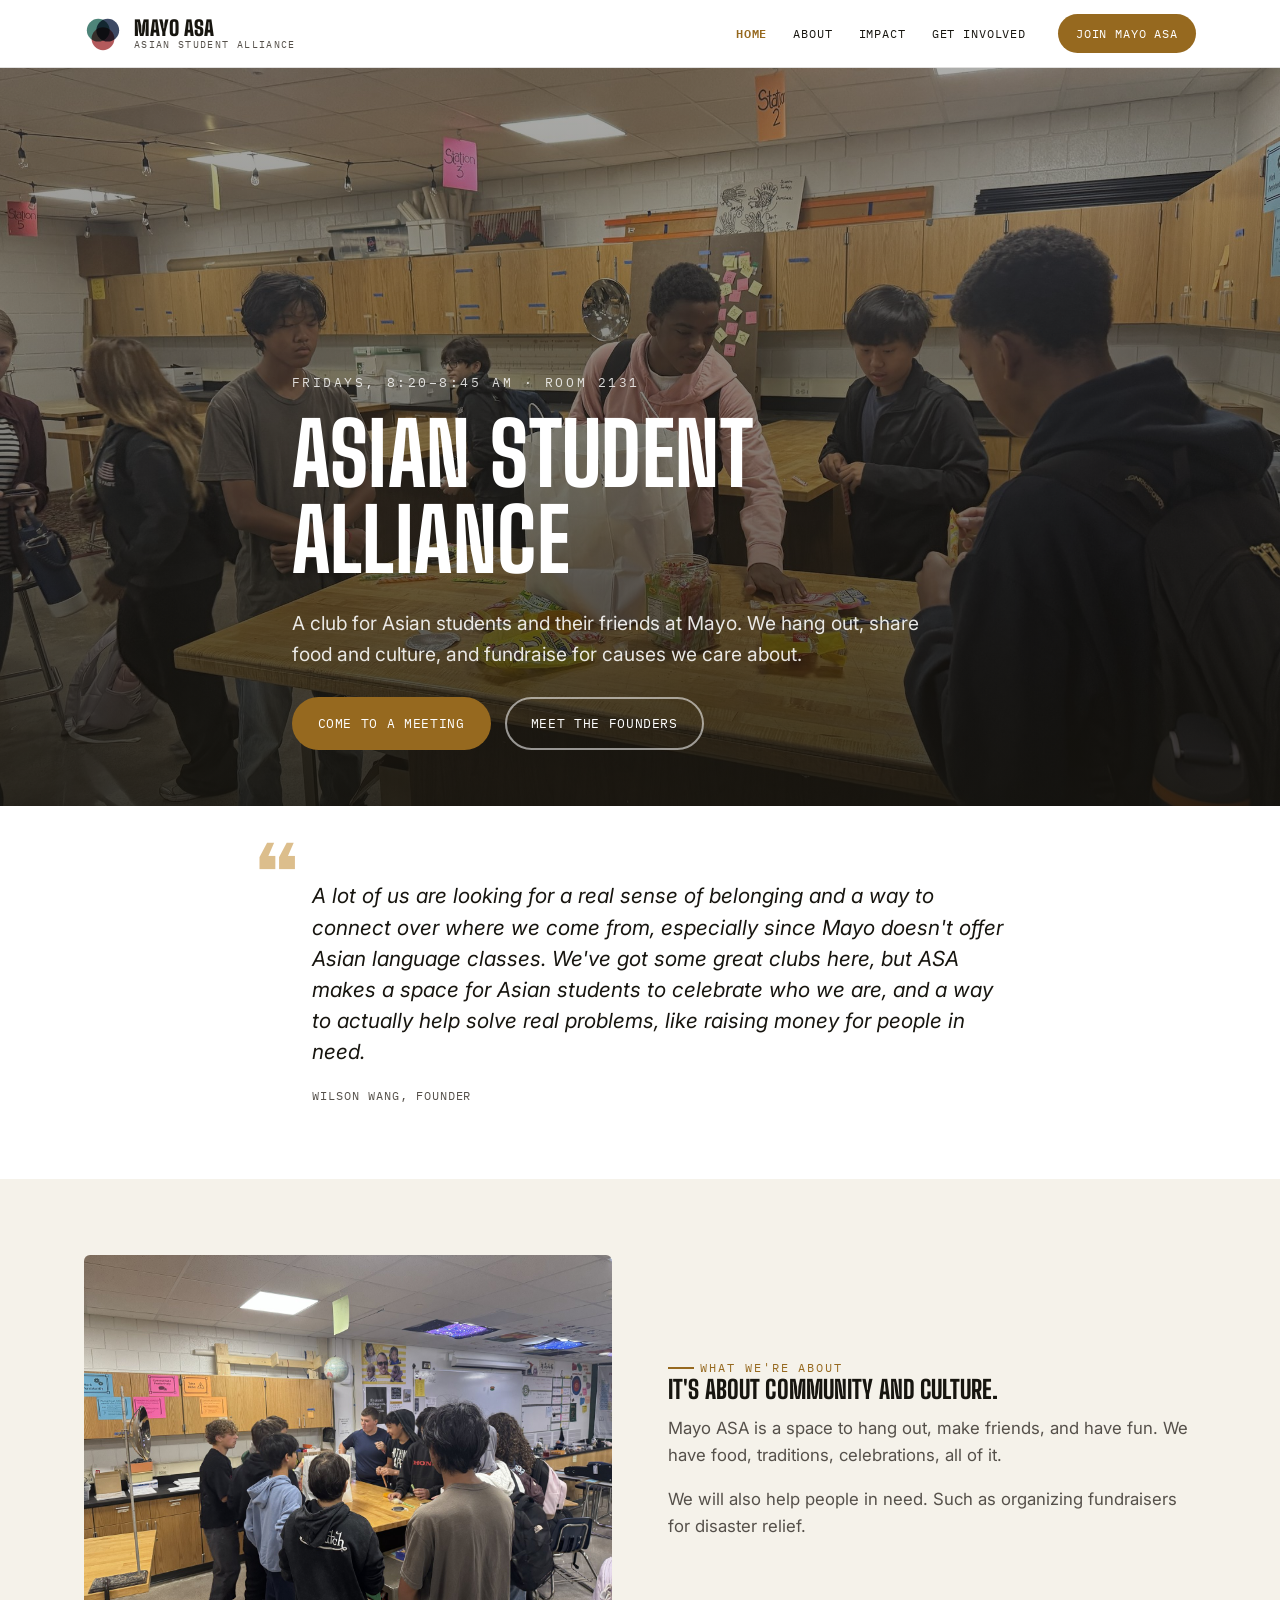
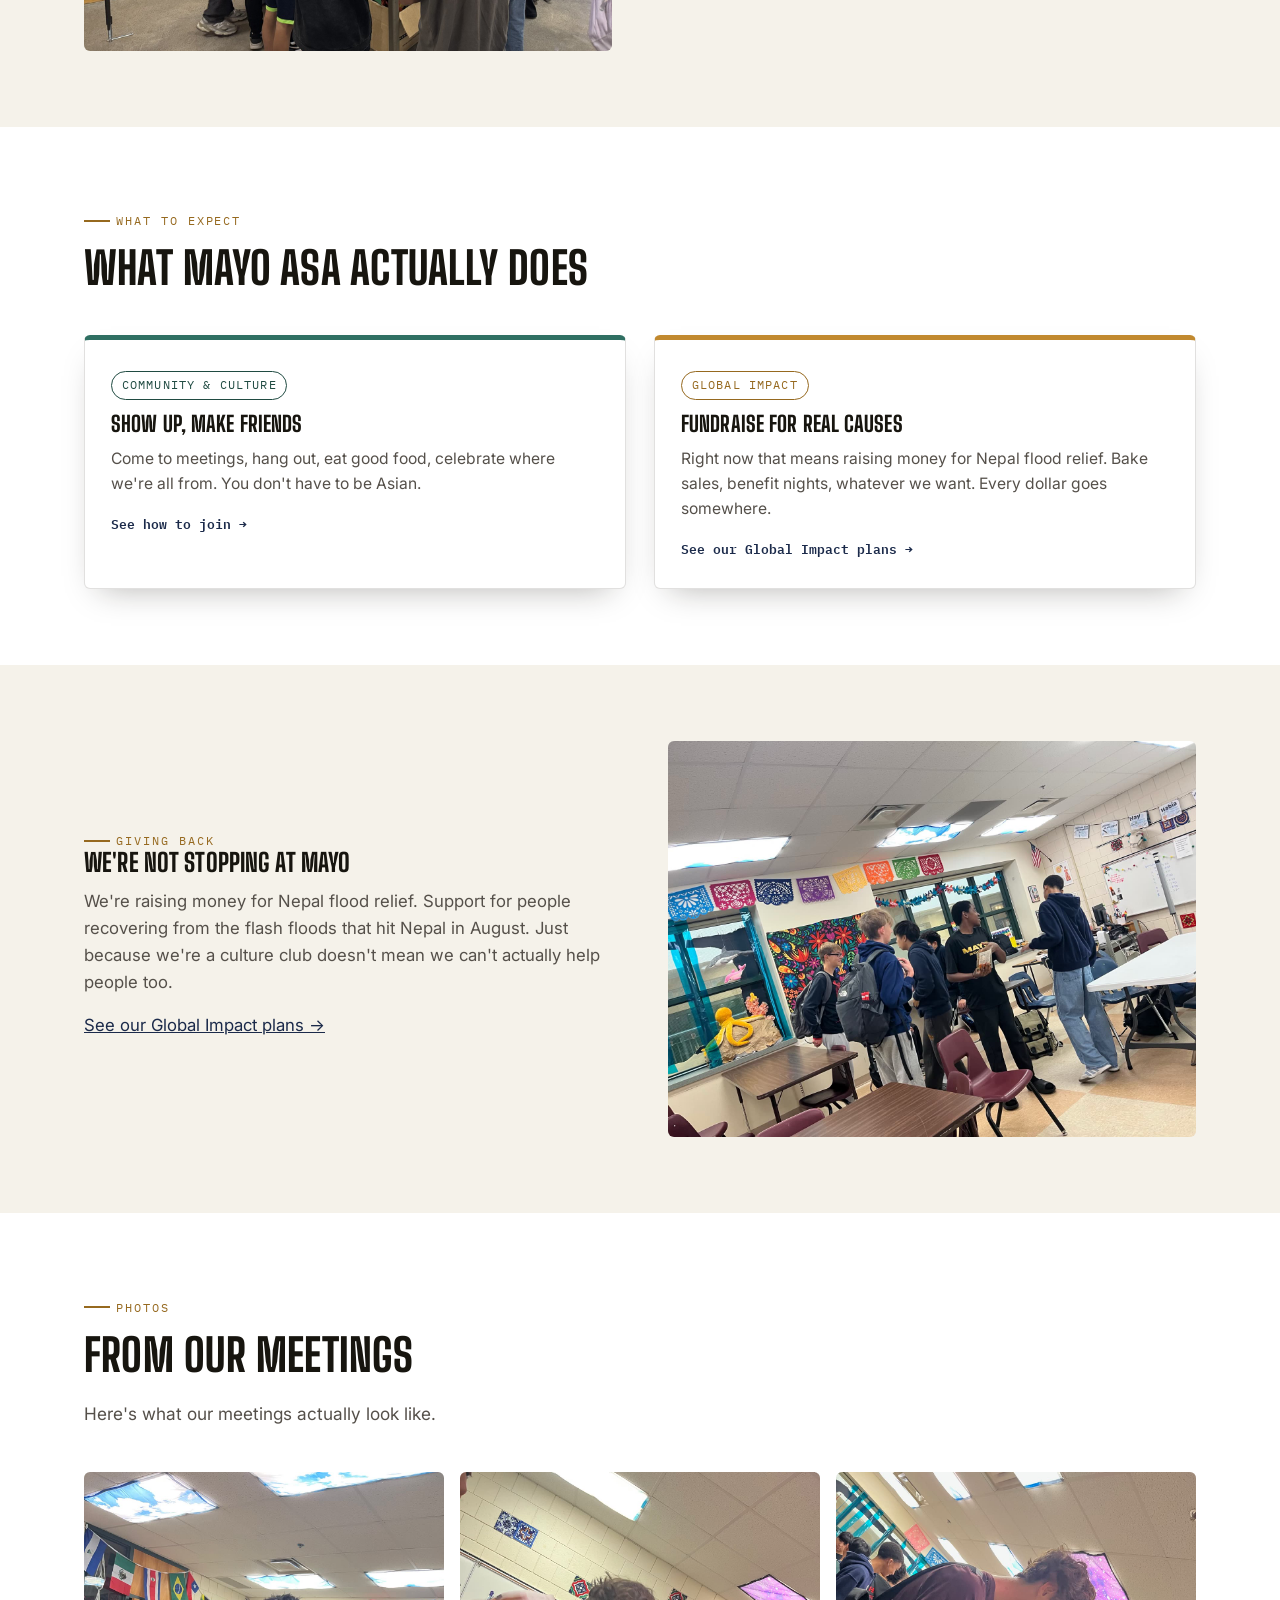
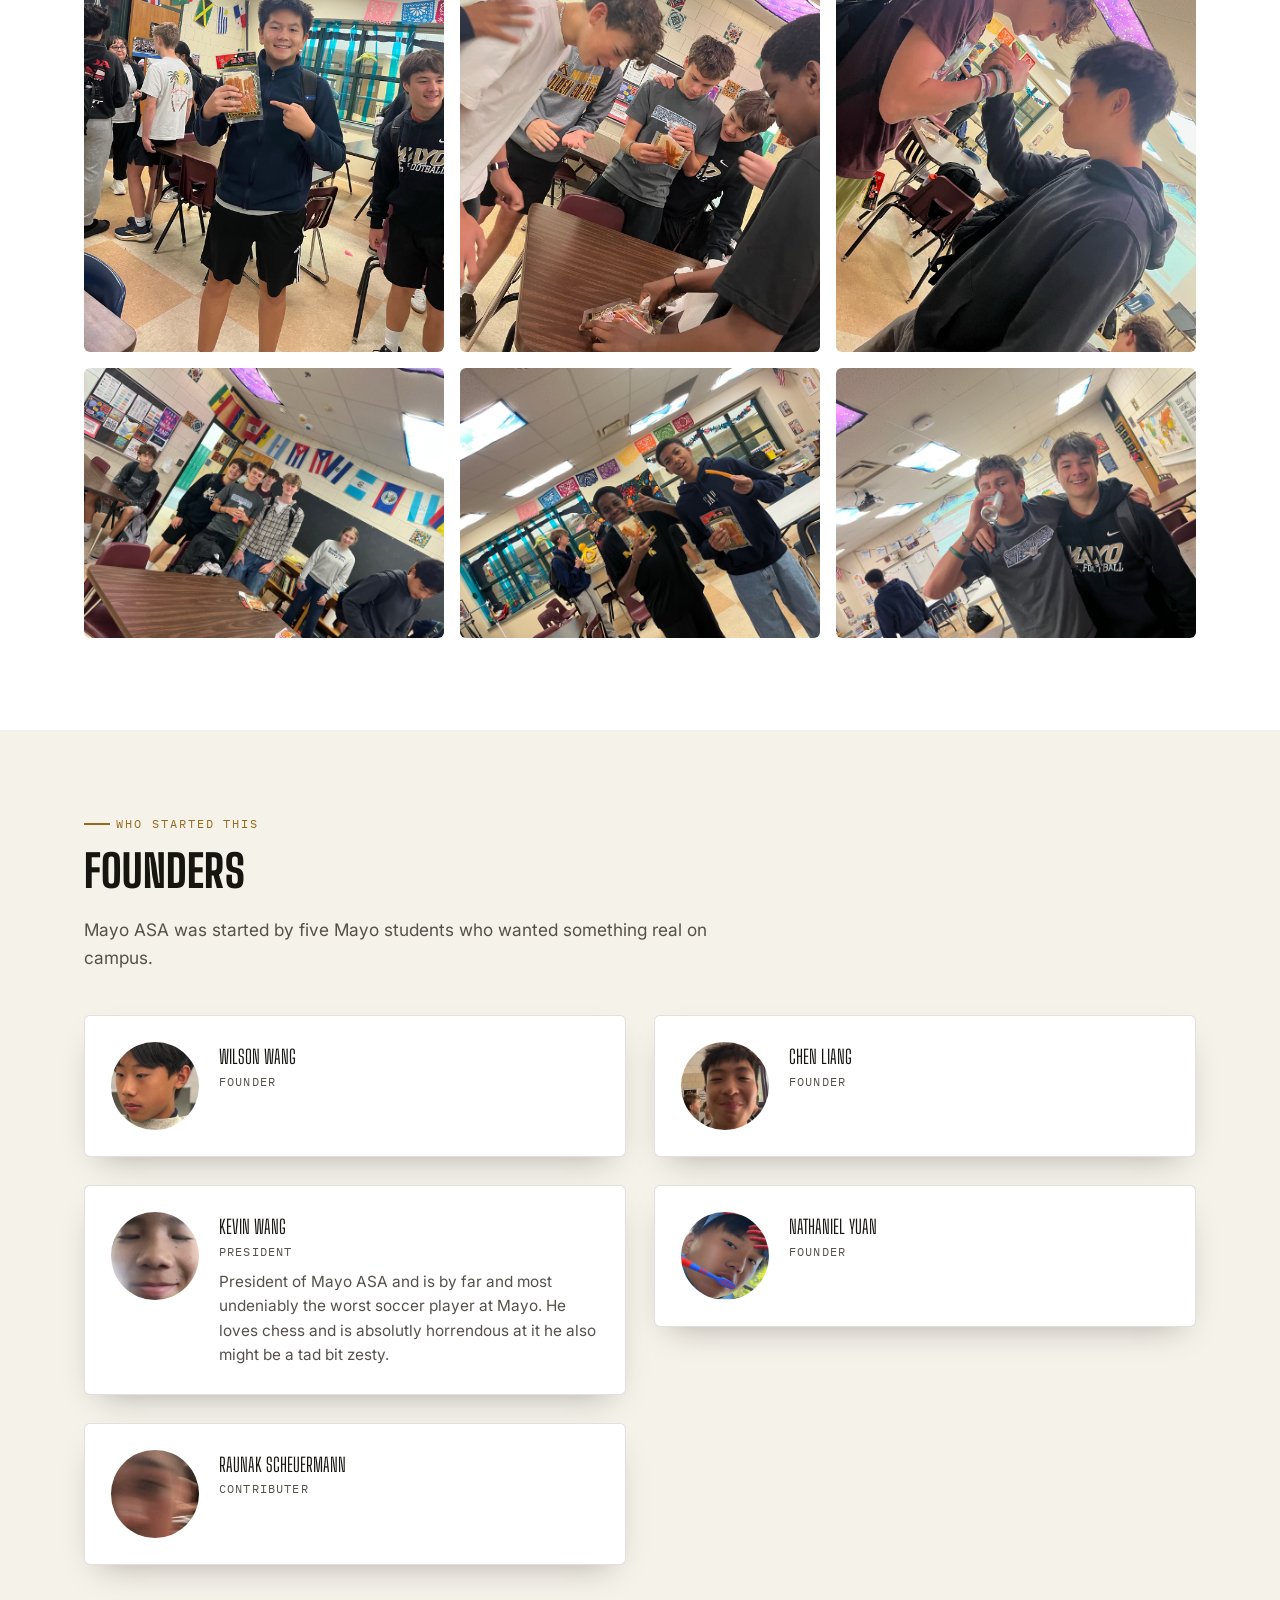
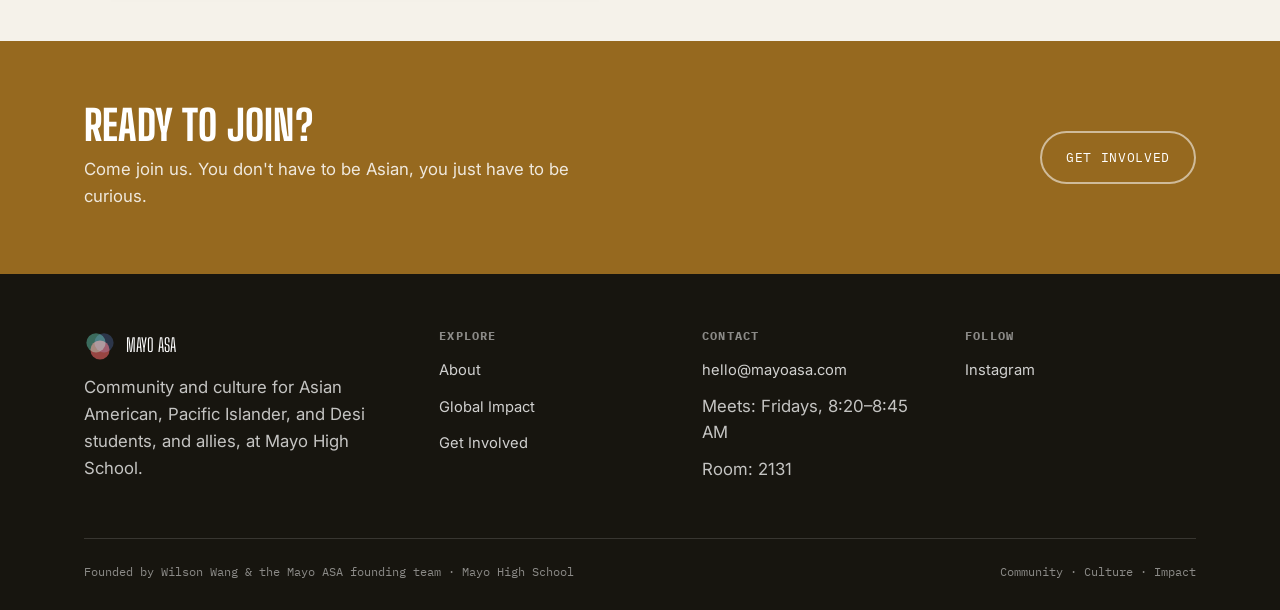
==== commit 0800b077: "Rewrite homepage hero in plainer language Swap the "One community. Built on culture." slogan for the" ====
--- a/index.html
+++ b/index.html
@@ -65,11 +65,11 @@
       <img src="images/hero-index.jpg" alt="Students at a Mayo ASA meeting">
     </div>
     <div class="wrap">
-      <p class="hero-kicker">Mayo High School · Student-Founded, Student-Run</p>
-      <h1>One community.<br>Built on <em>culture</em>.</h1>
-      <p class="hero-lede">We're a community for Asian American students at Mayo. We serve good food, share our culture, and give everyone a chance to help people who need it.</p>
+      <p class="hero-kicker">Fridays, 8:20–8:45 AM · Room 2131</p>
+      <h1>Asian Student Alliance</h1>
+      <p class="hero-lede">A club for Asian students and their friends at Mayo. We hang out, share food and culture, and fundraise for causes we care about.</p>
       <div class="hero-actions">
-        <a class="btn btn-primary" href="get-involved.html">Join Mayo ASA</a>
+        <a class="btn btn-primary" href="get-involved.html">Come to a meeting</a>
         <a class="btn btn-ghost" href="about.html">Meet the founders</a>
       </div>
     </div>
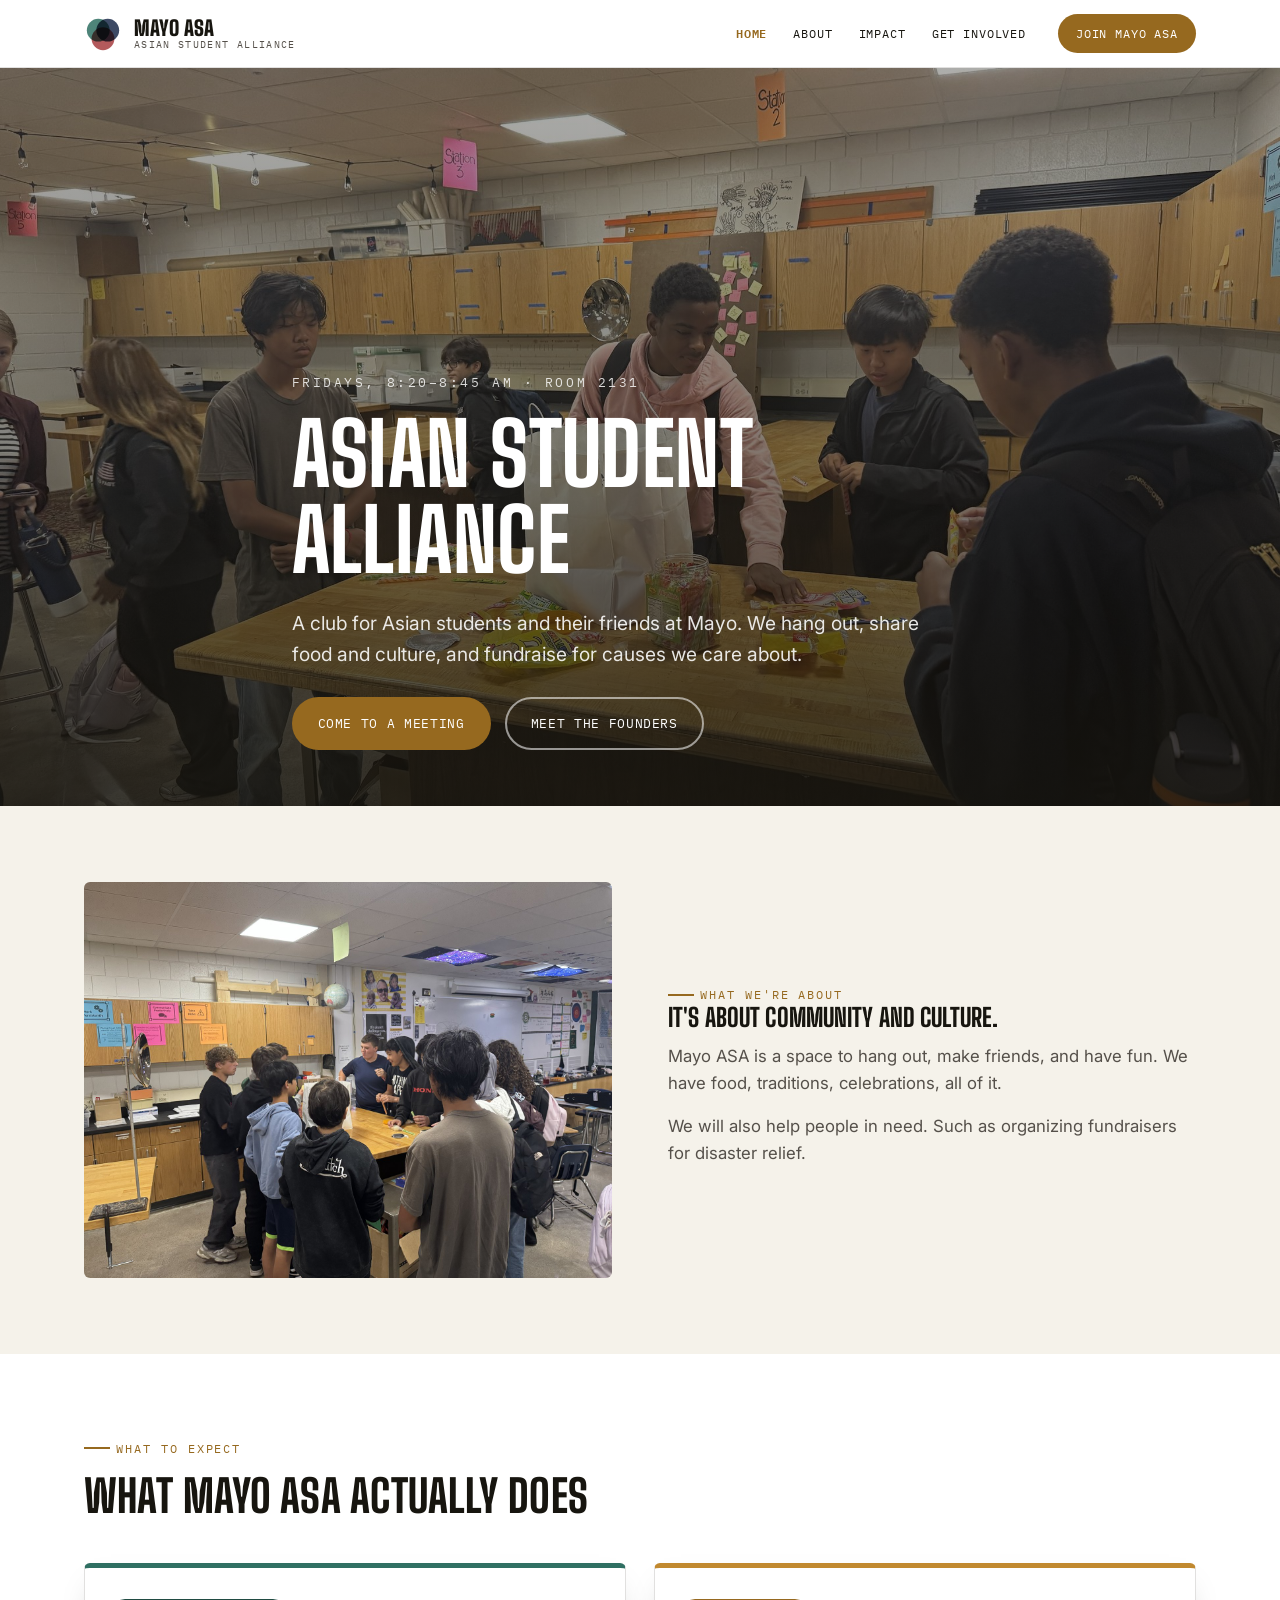
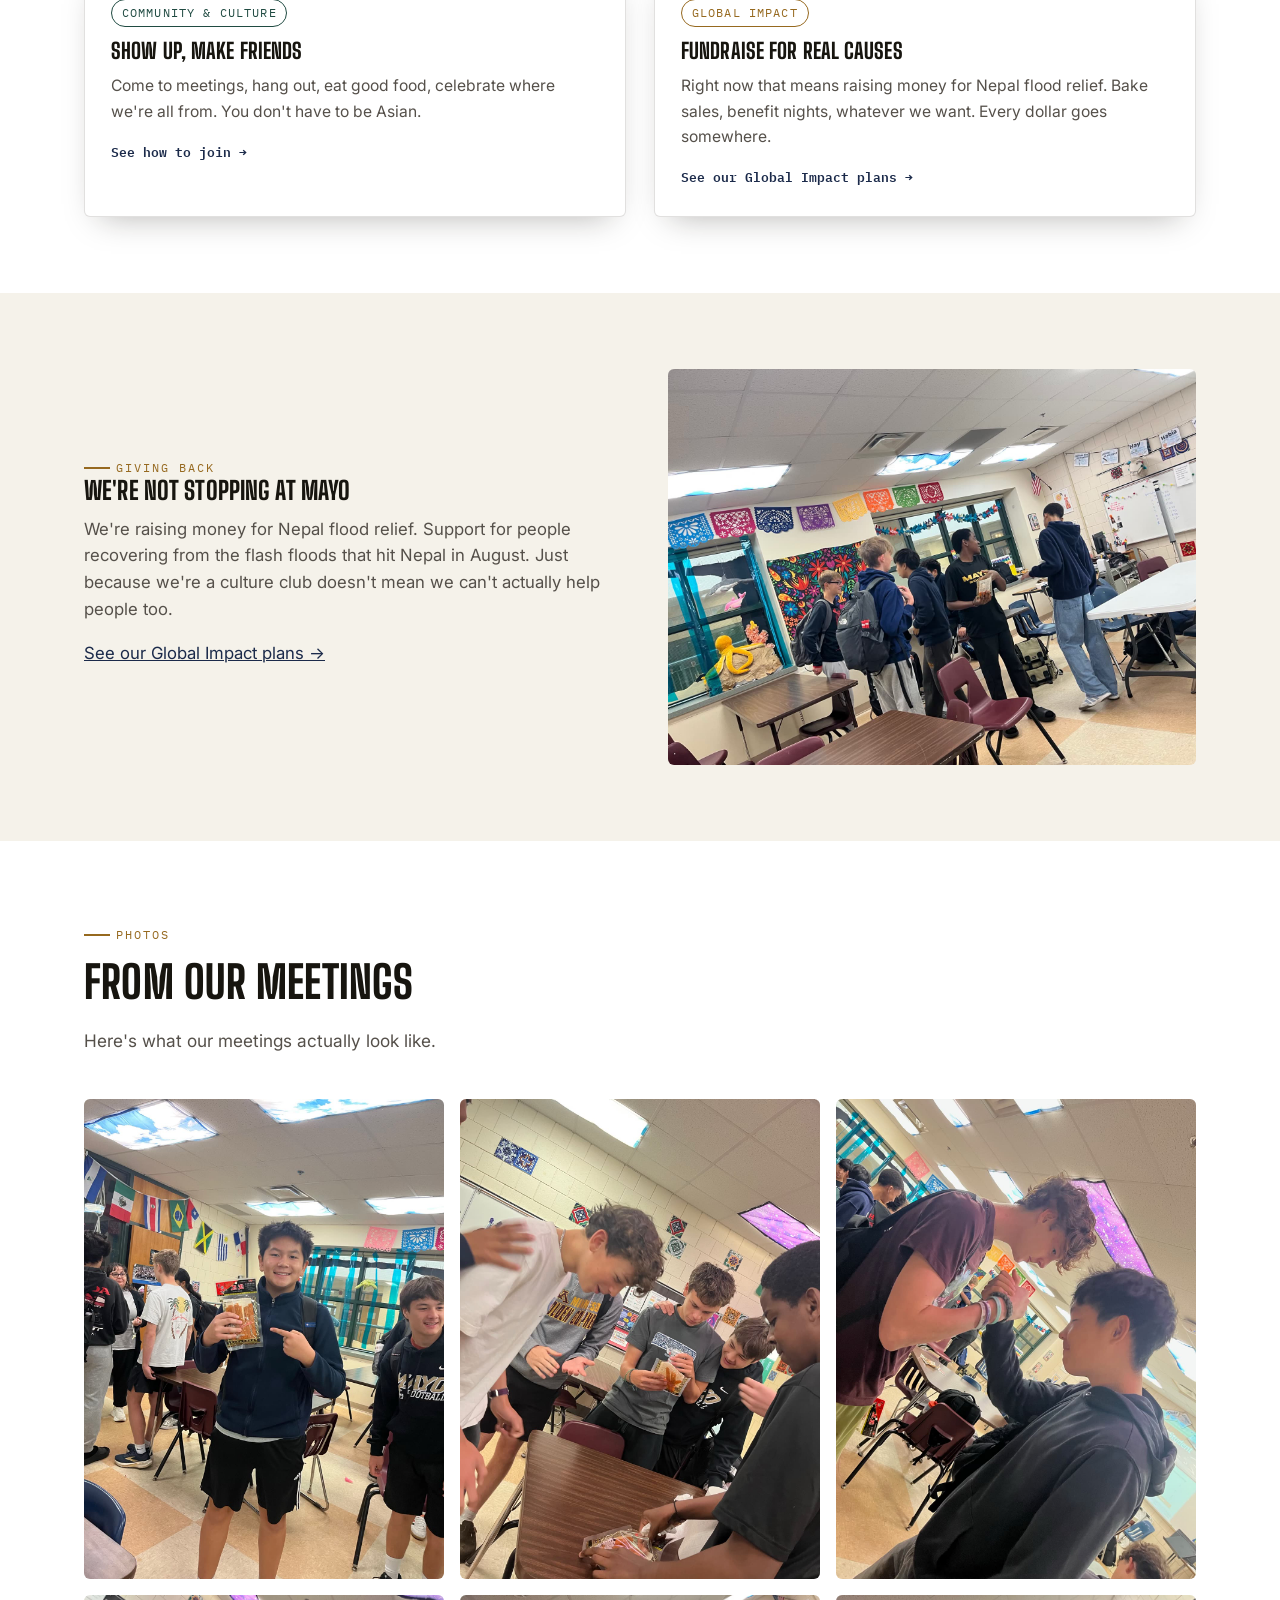
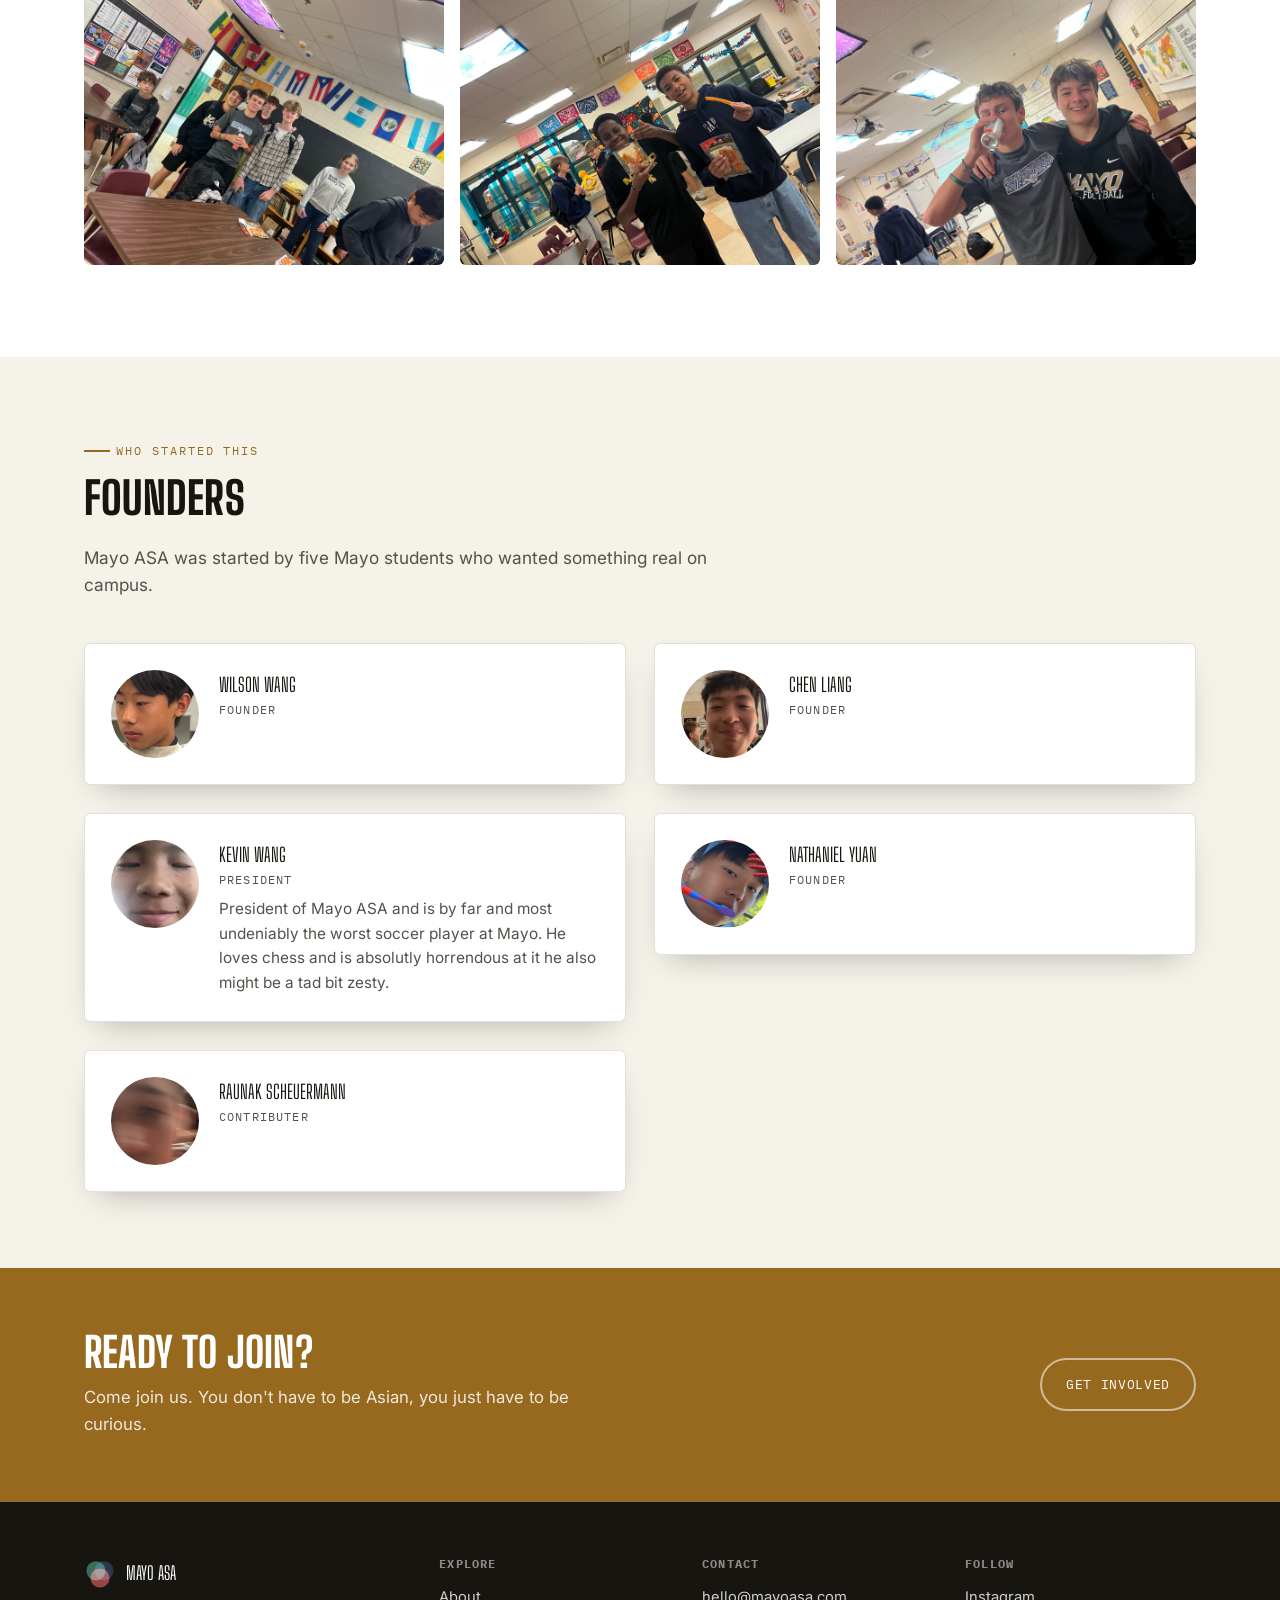
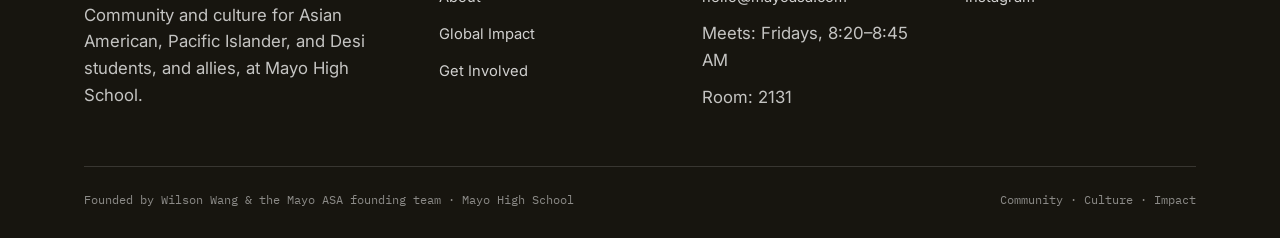
==== commit 55c0f9ce: "Remove founder quote from the homepage Co-Authored-By: Claude Opus 5.5 <noreply@anthropic.com>" ====
--- a/index.html
+++ b/index.html
@@ -75,15 +75,6 @@
     </div>
   </section>
 
-  <section class="quote-section reveal">
-    <div class="wrap">
-      <blockquote class="pull-quote">
-        <p>A lot of us are looking for a real sense of belonging and a way to connect over where we come from, especially since Mayo doesn't offer Asian language classes. We've got some great clubs here, but ASA makes a space for Asian students to celebrate who we are, and a way to actually help solve real problems, like raising money for people in need.</p>
-        <cite class="pull-quote-cite">Wilson Wang, Founder</cite>
-      </blockquote>
-    </div>
-  </section>
-
   <section class="section section--paper reveal">
     <div class="wrap">
       <div class="feature">
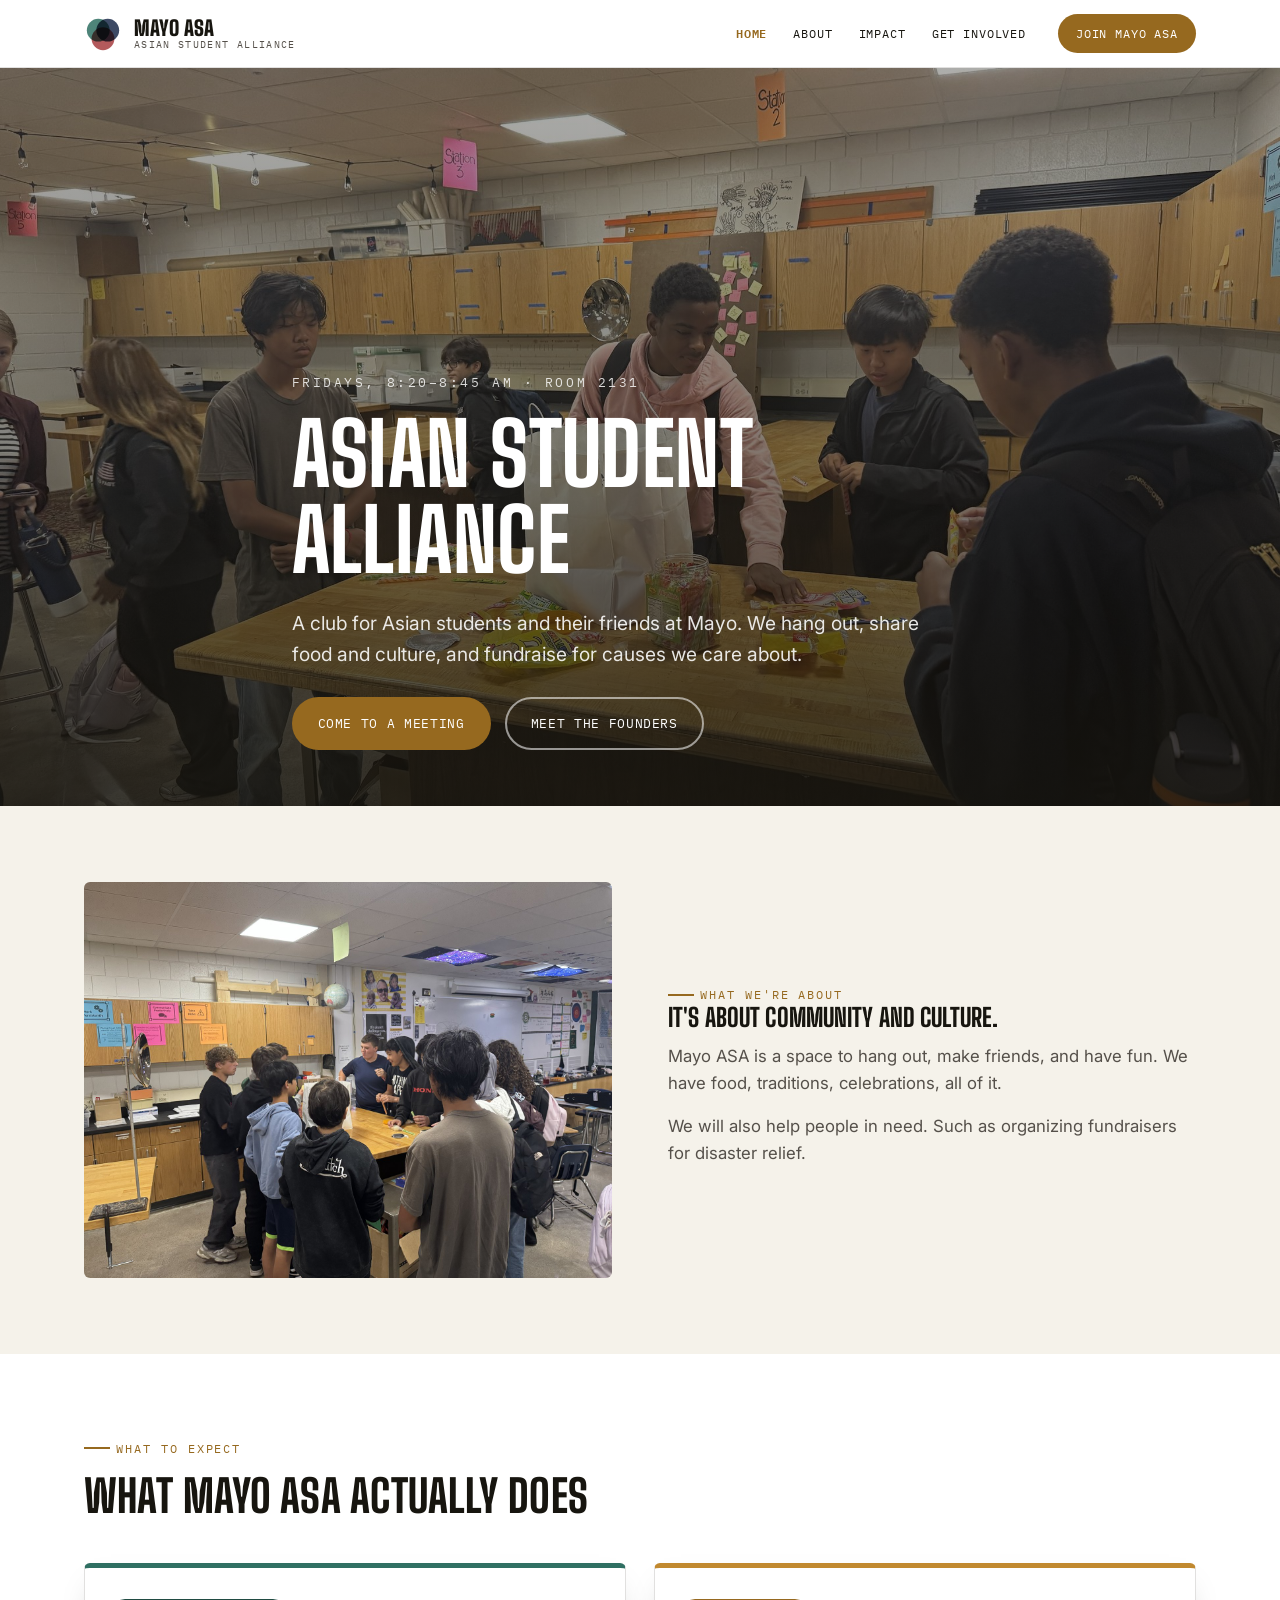
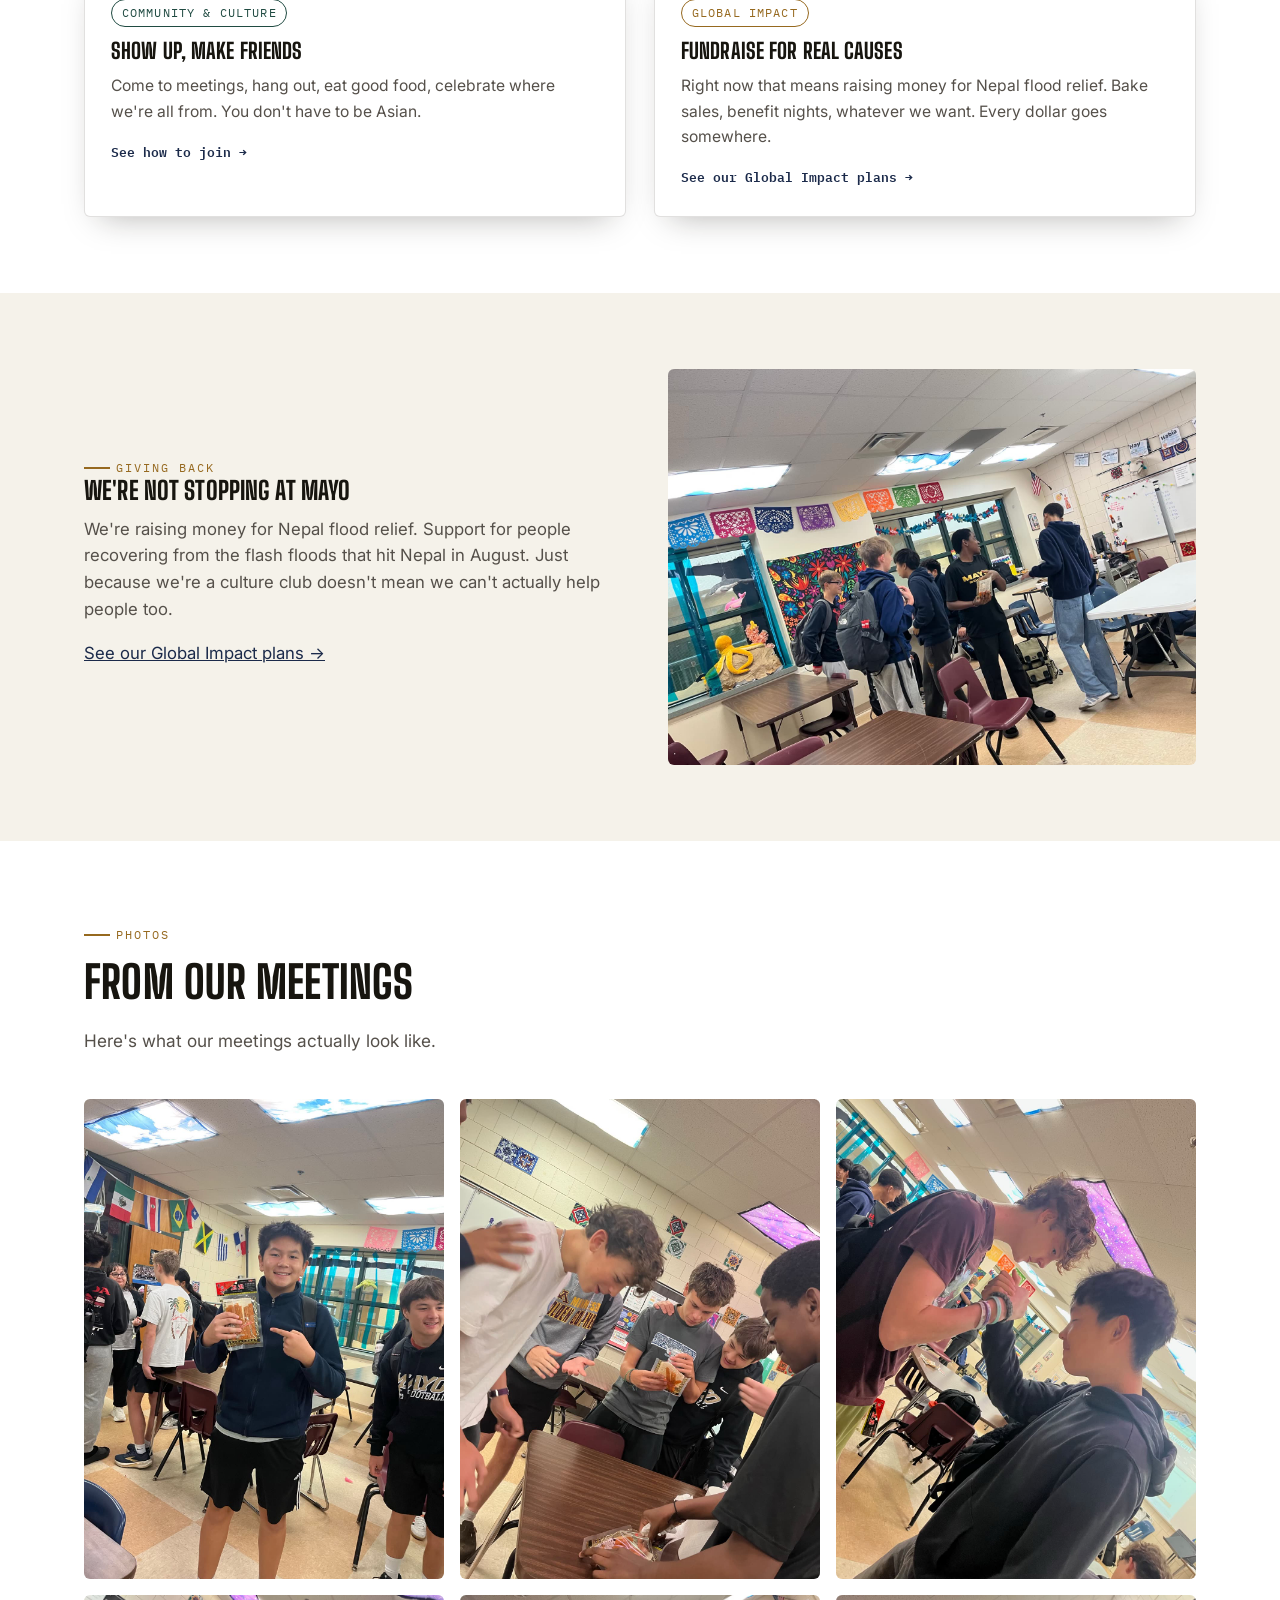
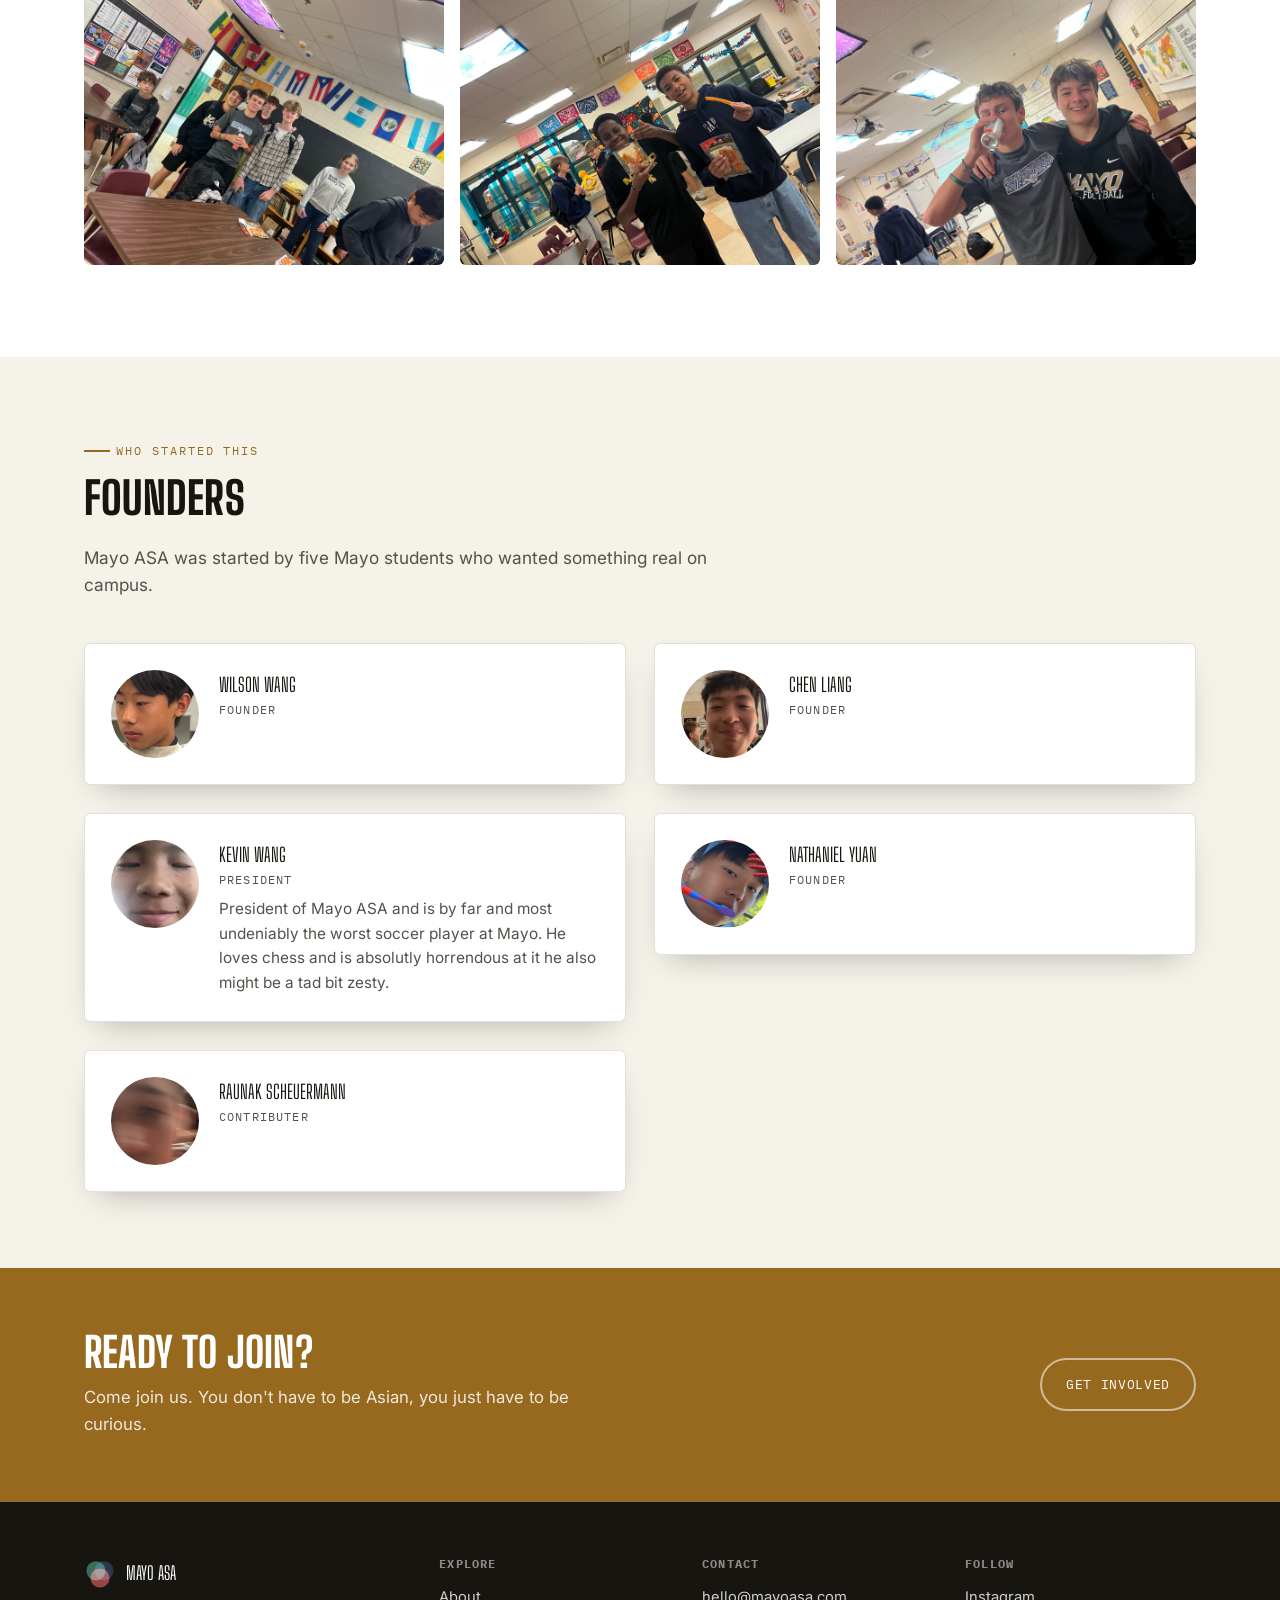
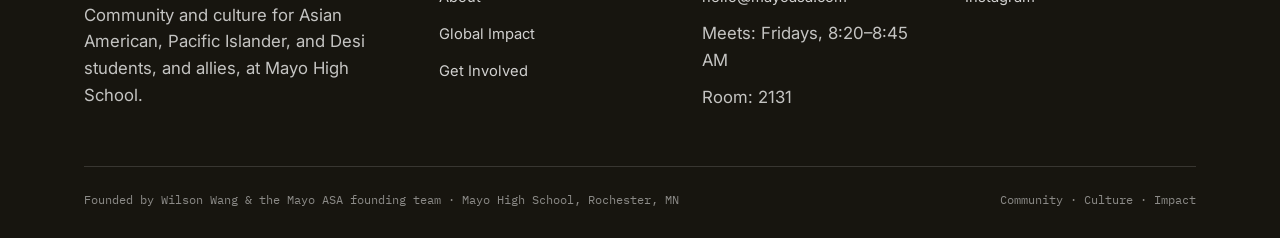
==== commit 66adf3a6: "Help search engines identify the site: structured data and location Adds WebSite/Organization JSON-L" ====
--- a/index.html
+++ b/index.html
@@ -12,14 +12,46 @@
 <link rel="icon" type="image/png" sizes="16x16" href="images/favicon-16x16.png">
 <link rel="apple-touch-icon" sizes="180x180" href="images/apple-touch-icon.png">
 <title>Mayo ASA — Asian Student Alliance at Mayo High School</title>
-<meta name="description" content="Mayo ASA is a student-run community for Asian American, Pacific Islander, and Desi students — and their allies — at Mayo High School. Culture, connection, and giving back.">
+<meta name="description" content="Mayo ASA is the Asian Student Alliance at Mayo High School in Rochester, MN — a student-run club for Asian students and their friends. Culture, food, and giving back.">
 <link rel="canonical" href="https://www.mayoasa.com/">
 <meta property="og:type" content="website">
 <meta property="og:title" content="Mayo ASA — Asian Student Alliance at Mayo High School">
-<meta property="og:description" content="Mayo ASA is a student-run community for Asian American, Pacific Islander, and Desi students — and their allies — at Mayo High School. Culture, connection, and giving back.">
+<meta property="og:description" content="Mayo ASA is the Asian Student Alliance at Mayo High School in Rochester, MN — a student-run club for Asian students and their friends. Culture, food, and giving back.">
 <meta property="og:url" content="https://www.mayoasa.com/">
 <meta property="og:image" content="https://www.mayoasa.com/images/hero-index.jpg">
 <meta name="twitter:card" content="summary_large_image">
+<script type="application/ld+json">
+{
+  "@context": "https://schema.org",
+  "@graph": [
+    {
+      "@type": "WebSite",
+      "name": "Mayo ASA",
+      "alternateName": ["Mayo Asian Student Alliance", "Asian Student Alliance at Mayo High School"],
+      "url": "https://www.mayoasa.com/"
+    },
+    {
+      "@type": "Organization",
+      "name": "Mayo Asian Student Alliance",
+      "alternateName": ["Mayo ASA", "ASA"],
+      "url": "https://www.mayoasa.com/",
+      "logo": "https://www.mayoasa.com/images/favicon-144x144.png",
+      "email": "hello@mayoasa.com",
+      "sameAs": ["https://www.instagram.com/asianstudentalliance00/"],
+      "location": {
+        "@type": "HighSchool",
+        "name": "Mayo High School",
+        "address": {
+          "@type": "PostalAddress",
+          "addressLocality": "Rochester",
+          "addressRegion": "MN",
+          "addressCountry": "US"
+        }
+      }
+    }
+  ]
+}
+</script>
 <link rel="preconnect" href="https://fonts.googleapis.com">
 <link rel="preconnect" href="https://fonts.gstatic.com" crossorigin>
 <link href="https://fonts.googleapis.com/css2?family=Big+Shoulders+Display:wght@600;700;800;900&family=Inter:wght@400;500;600;700&family=IBM+Plex+Mono:wght@400;500;600&display=swap" rel="stylesheet">
@@ -70,7 +102,7 @@
       <p class="hero-lede">A club for Asian students and their friends at Mayo. We hang out, share food and culture, and fundraise for causes we care about.</p>
       <div class="hero-actions">
         <a class="btn btn-primary" href="get-involved.html">Come to a meeting</a>
-        <a class="btn btn-ghost" href="about.html">Meet the founders</a>
+        <a class="btn btn-ghost" href="#founders">Meet the founders</a>
       </div>
     </div>
   </section>
@@ -152,7 +184,7 @@
     </div>
   </section>
 
-  <section class="section section--paper reveal">
+  <section class="section section--paper reveal" id="founders">
     <div class="wrap">
       <div class="section-head">
         <span class="kicker">Who started this</span>
@@ -264,7 +296,7 @@
       </div>
     </div>
     <div class="footer-bottom">
-      <span>Founded by Wilson Wang &amp; the Mayo ASA founding team · Mayo High School</span>
+      <span>Founded by Wilson Wang &amp; the Mayo ASA founding team · Mayo High School, Rochester, MN</span>
       <span>Community · Culture · Impact</span>
     </div>
   </div>
--- a/style.css
+++ b/style.css
@@ -35,6 +35,8 @@
 
 * { box-sizing: border-box; }
 html { scroll-behavior: smooth; }
+/* keep in-page jumps (like #founders) from landing under the sticky header */
+section[id] { scroll-margin-top: 68px; }
 
 @media (prefers-reduced-motion: reduce) {
   html { scroll-behavior: auto; }
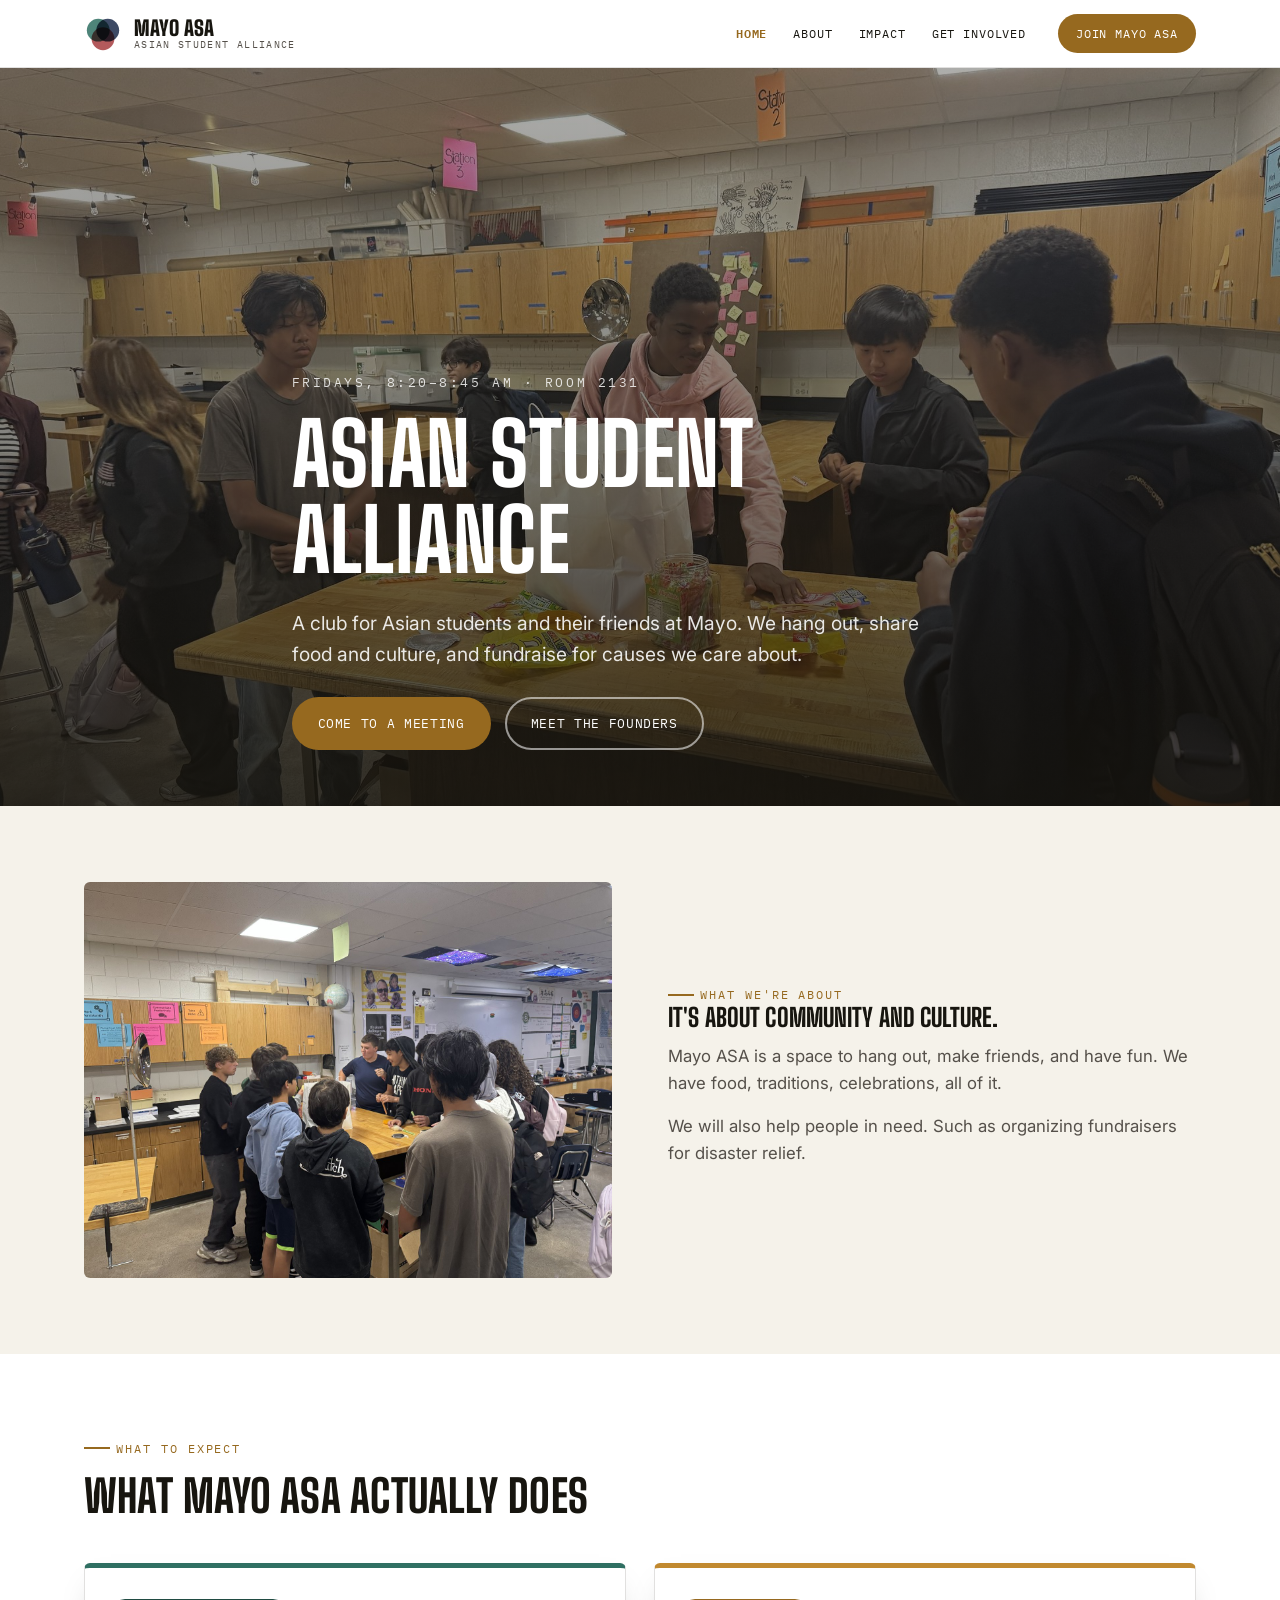
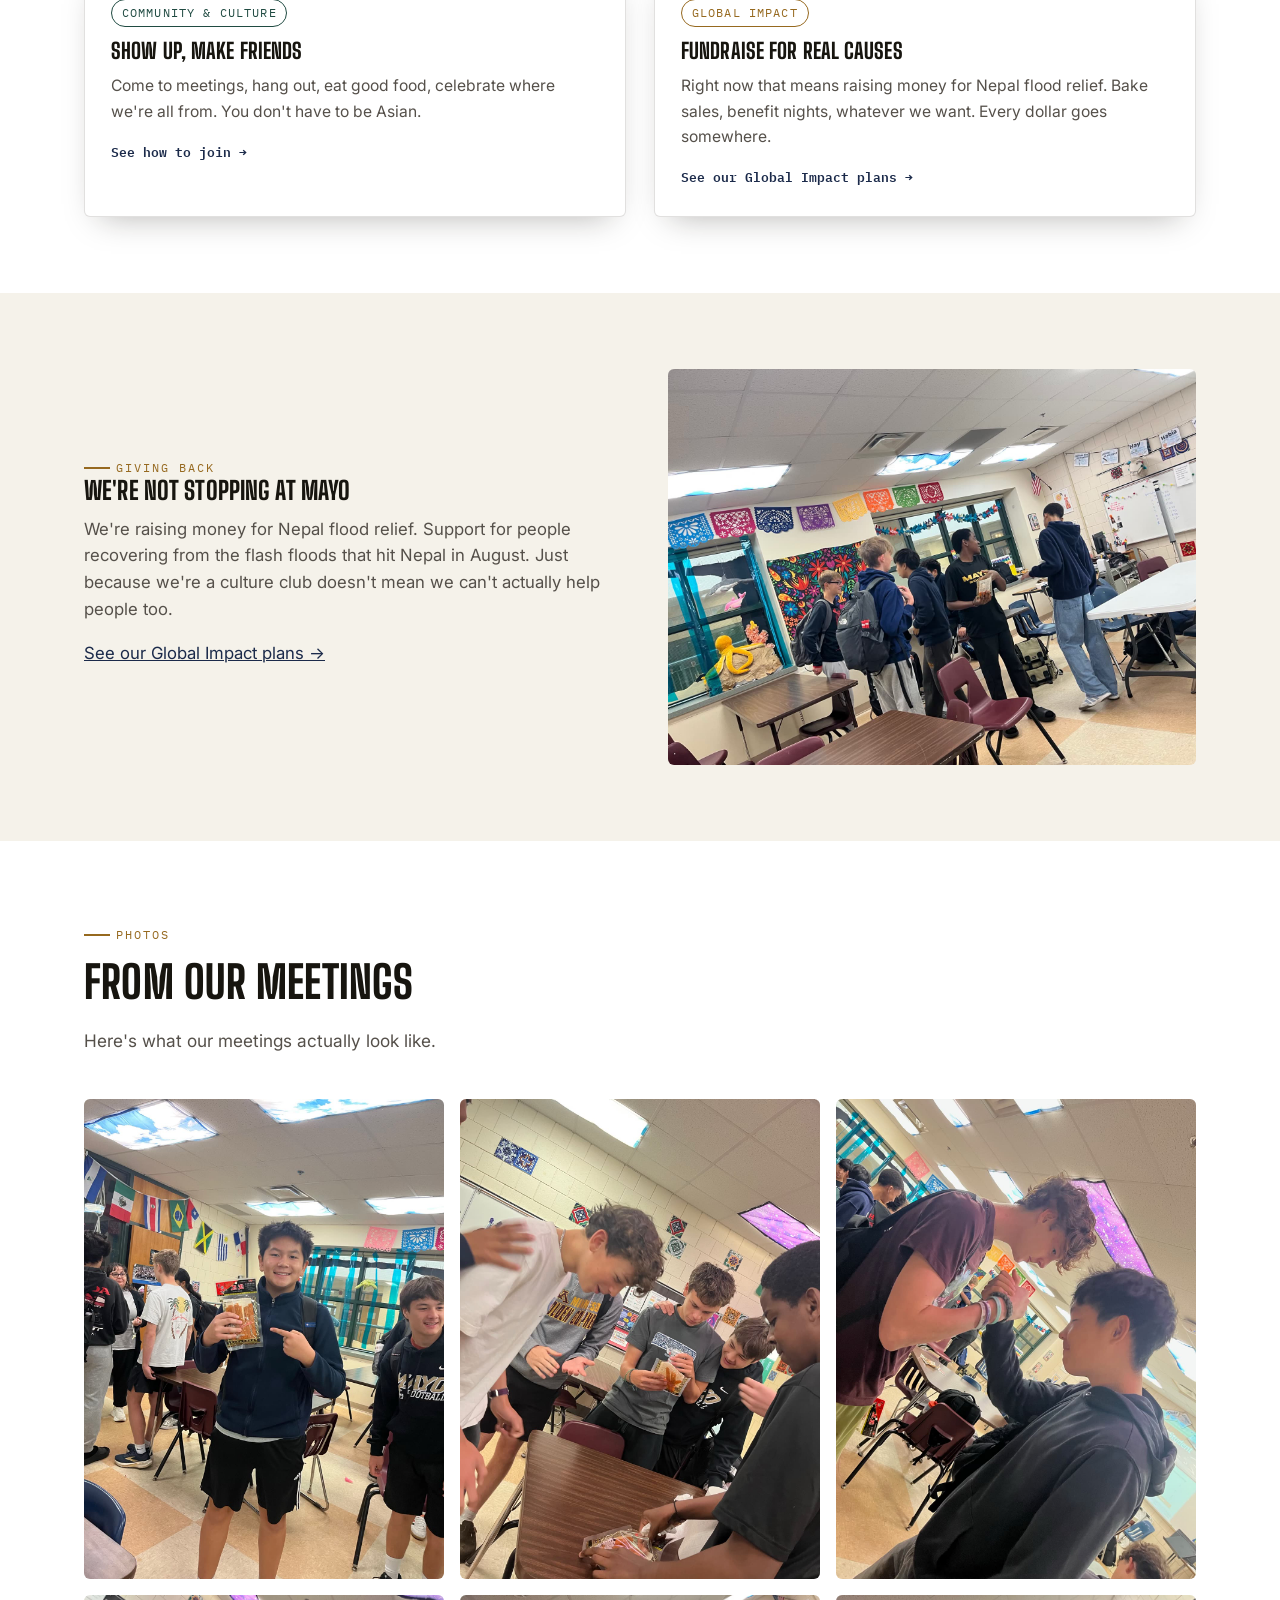
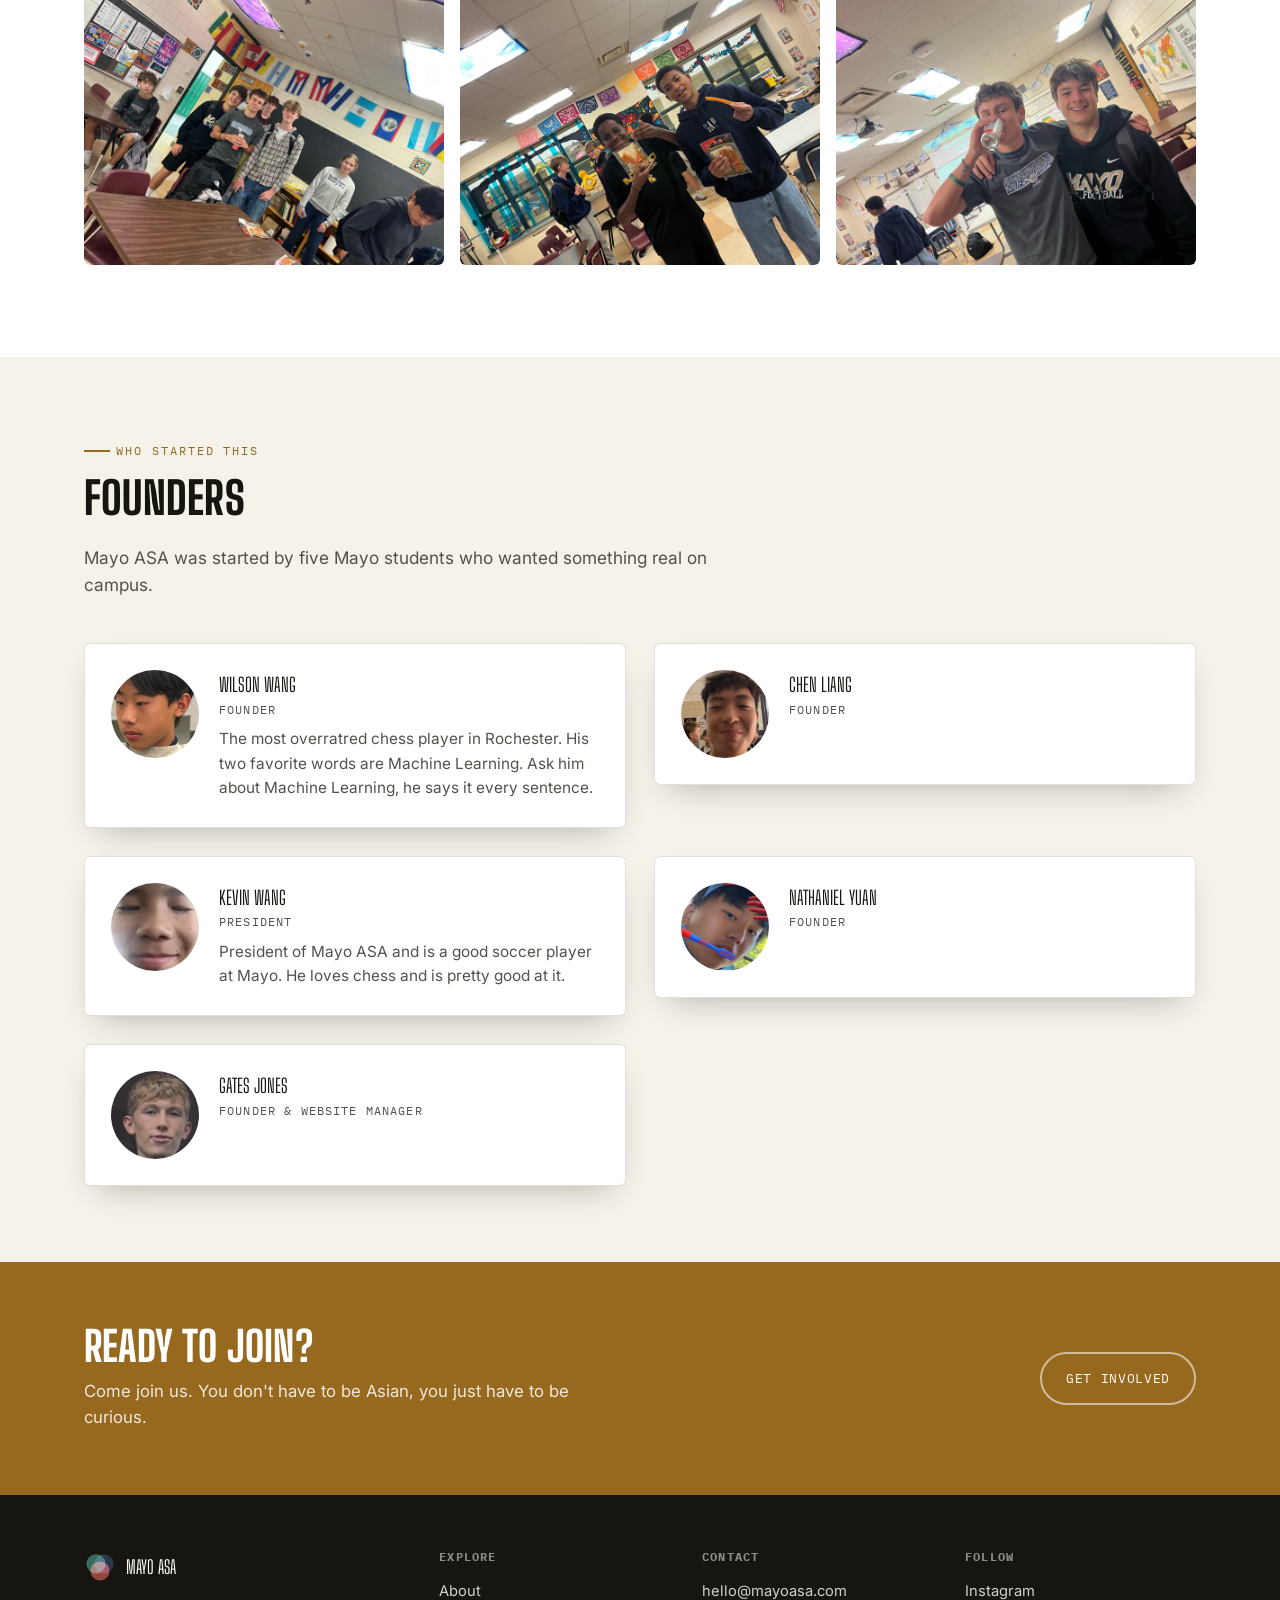
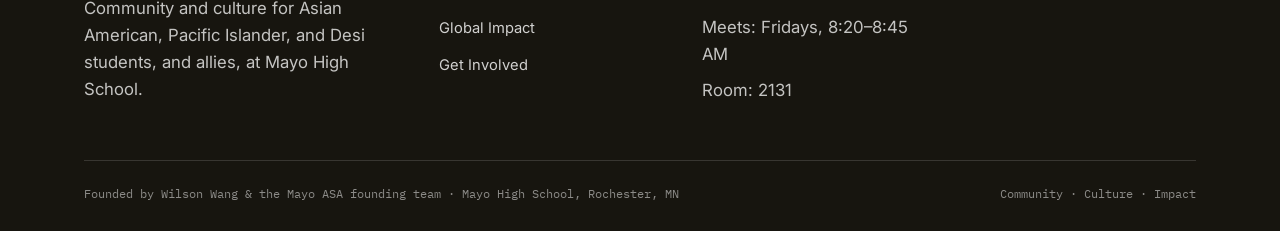
==== commit 7a804aa6: "Updated index.html" ====
--- a/index.html
+++ b/index.html
@@ -199,6 +199,7 @@
           <div>
             <span class="founder-name">Wilson Wang</span>
             <span class="founder-role">Founder</span>
+            <p>The most overratred chess player in Rochester. His two favorite words are Machine Learning. Ask him about Machine Learning, he says it every sentence.</p>
           </div>
         </div>
         <div class="founder-card">
@@ -217,7 +218,7 @@
           <div>
             <span class="founder-name">Kevin Wang</span>
             <span class="founder-role">President</span>
-            <p>President of Mayo ASA and is by far and most undeniably the worst soccer player at Mayo. He loves chess and is absolutly horrendous at it he also might be a tad bit zesty.</p>
+            <p>President of Mayo ASA and is a good soccer player at Mayo. He loves chess and is pretty good at it.</p>
           </div>
         </div>
         <div class="founder-card">
@@ -231,11 +232,11 @@
         </div>
         <div class="founder-card">
           <div class="avatar-frame">
-            <img src="images/founder-raunak.jpg" loading="lazy" alt="Raunak Scheuermann">
-          </div>
-          <div>
-            <span class="founder-name">Raunak Scheuermann</span>
-            <span class="founder-role">Contributer</span>
+            <img src="founder-Gates.jpg" loading="lazy" alt="Gates Jones">
+          </div>
+          <div>
+            <span class="founder-name">Gates Jones</span>
+            <span class="founder-role">Founder & Website Manager</span>
           </div>
         </div>
       </div>
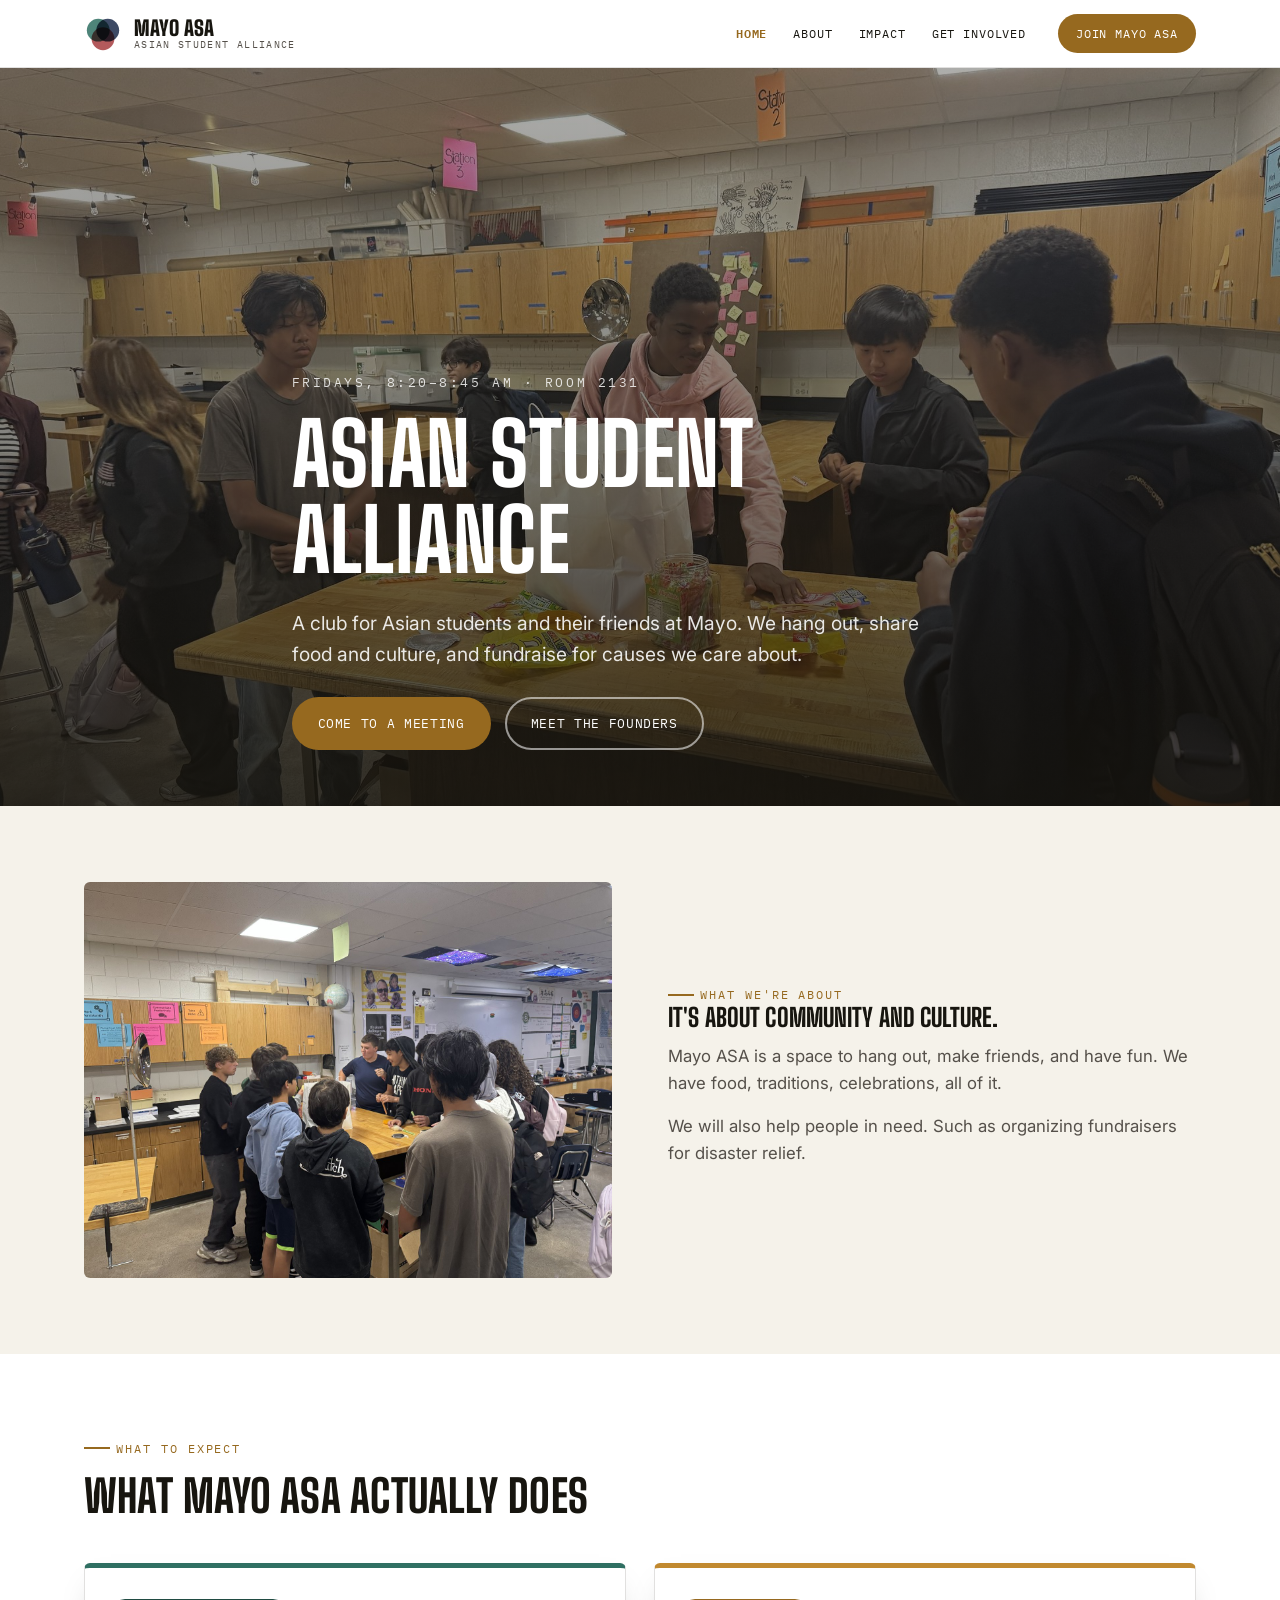
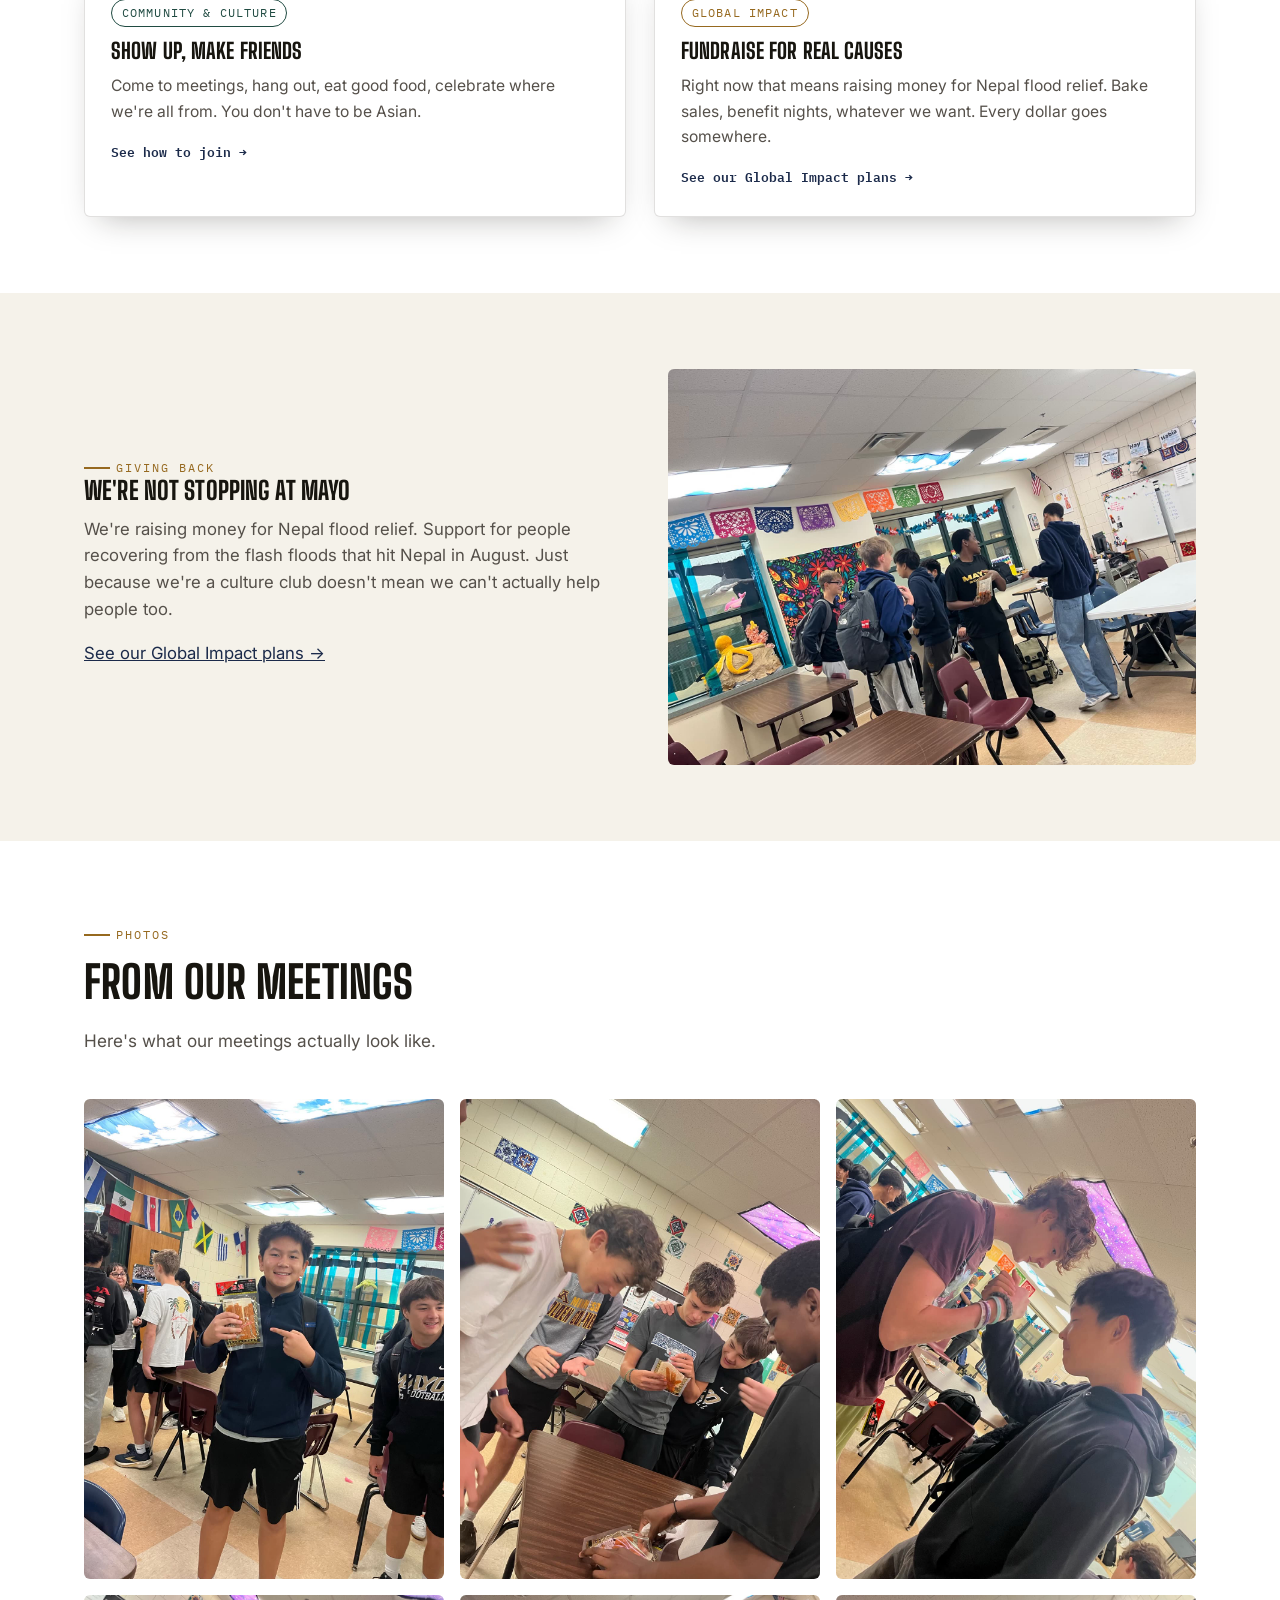
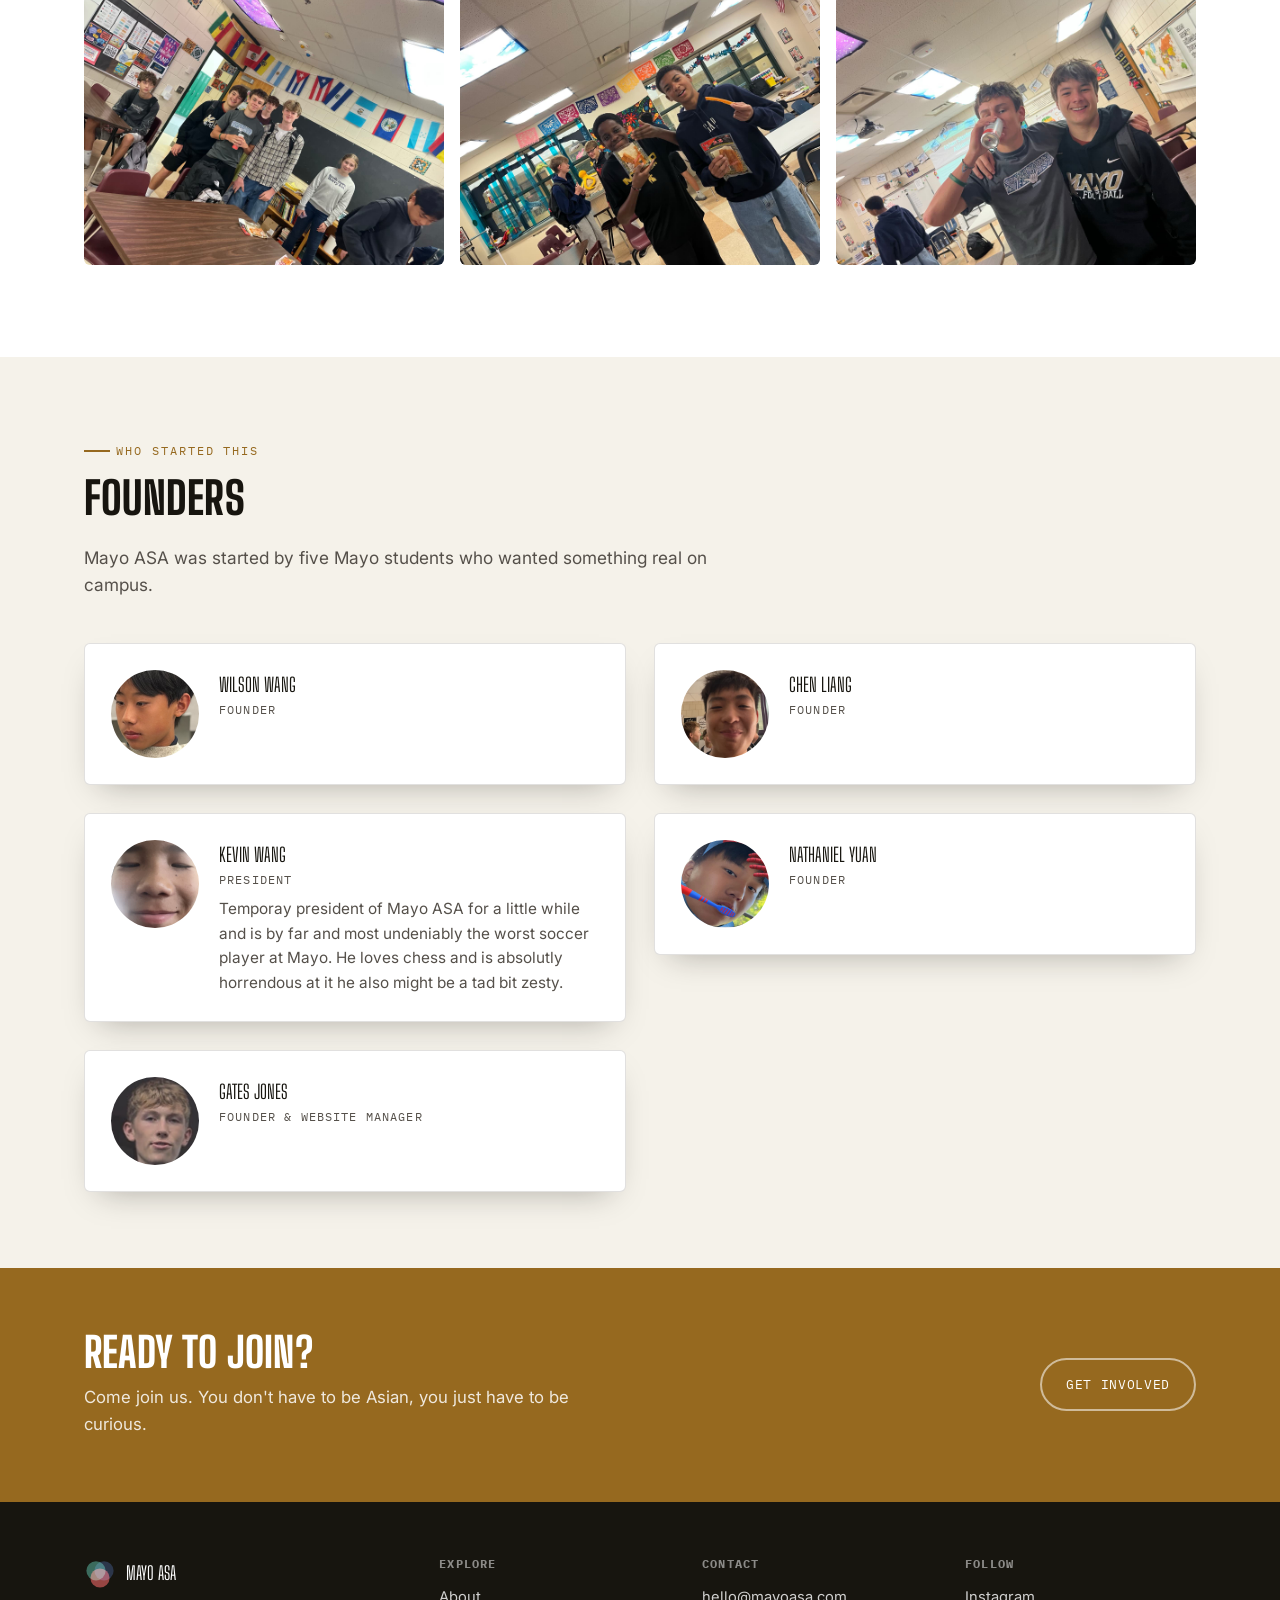
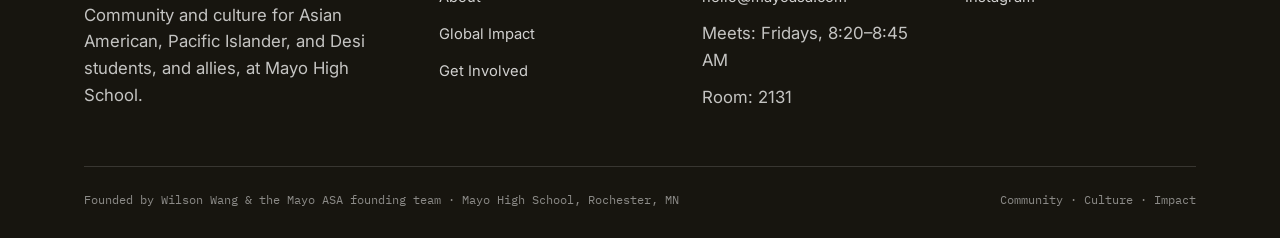
==== commit 763d599f: "frick kevin" ====
--- a/index.html
+++ b/index.html
@@ -199,7 +199,7 @@
           <div>
             <span class="founder-name">Wilson Wang</span>
             <span class="founder-role">Founder</span>
-            <p>The most overratred chess player in Rochester. His two favorite words are Machine Learning. Ask him about Machine Learning, he says it every sentence.</p>
+            <p> </p>
           </div>
         </div>
         <div class="founder-card">
@@ -218,7 +218,7 @@
           <div>
             <span class="founder-name">Kevin Wang</span>
             <span class="founder-role">President</span>
-            <p>President of Mayo ASA and is a good soccer player at Mayo. He loves chess and is pretty good at it.</p>
+            <p>Temporay president of Mayo ASA for a little while and is by far and most undeniably the worst soccer player at Mayo. He loves chess and is absolutly horrendous at it he also might be a tad bit zesty.</p>
           </div>
         </div>
         <div class="founder-card">
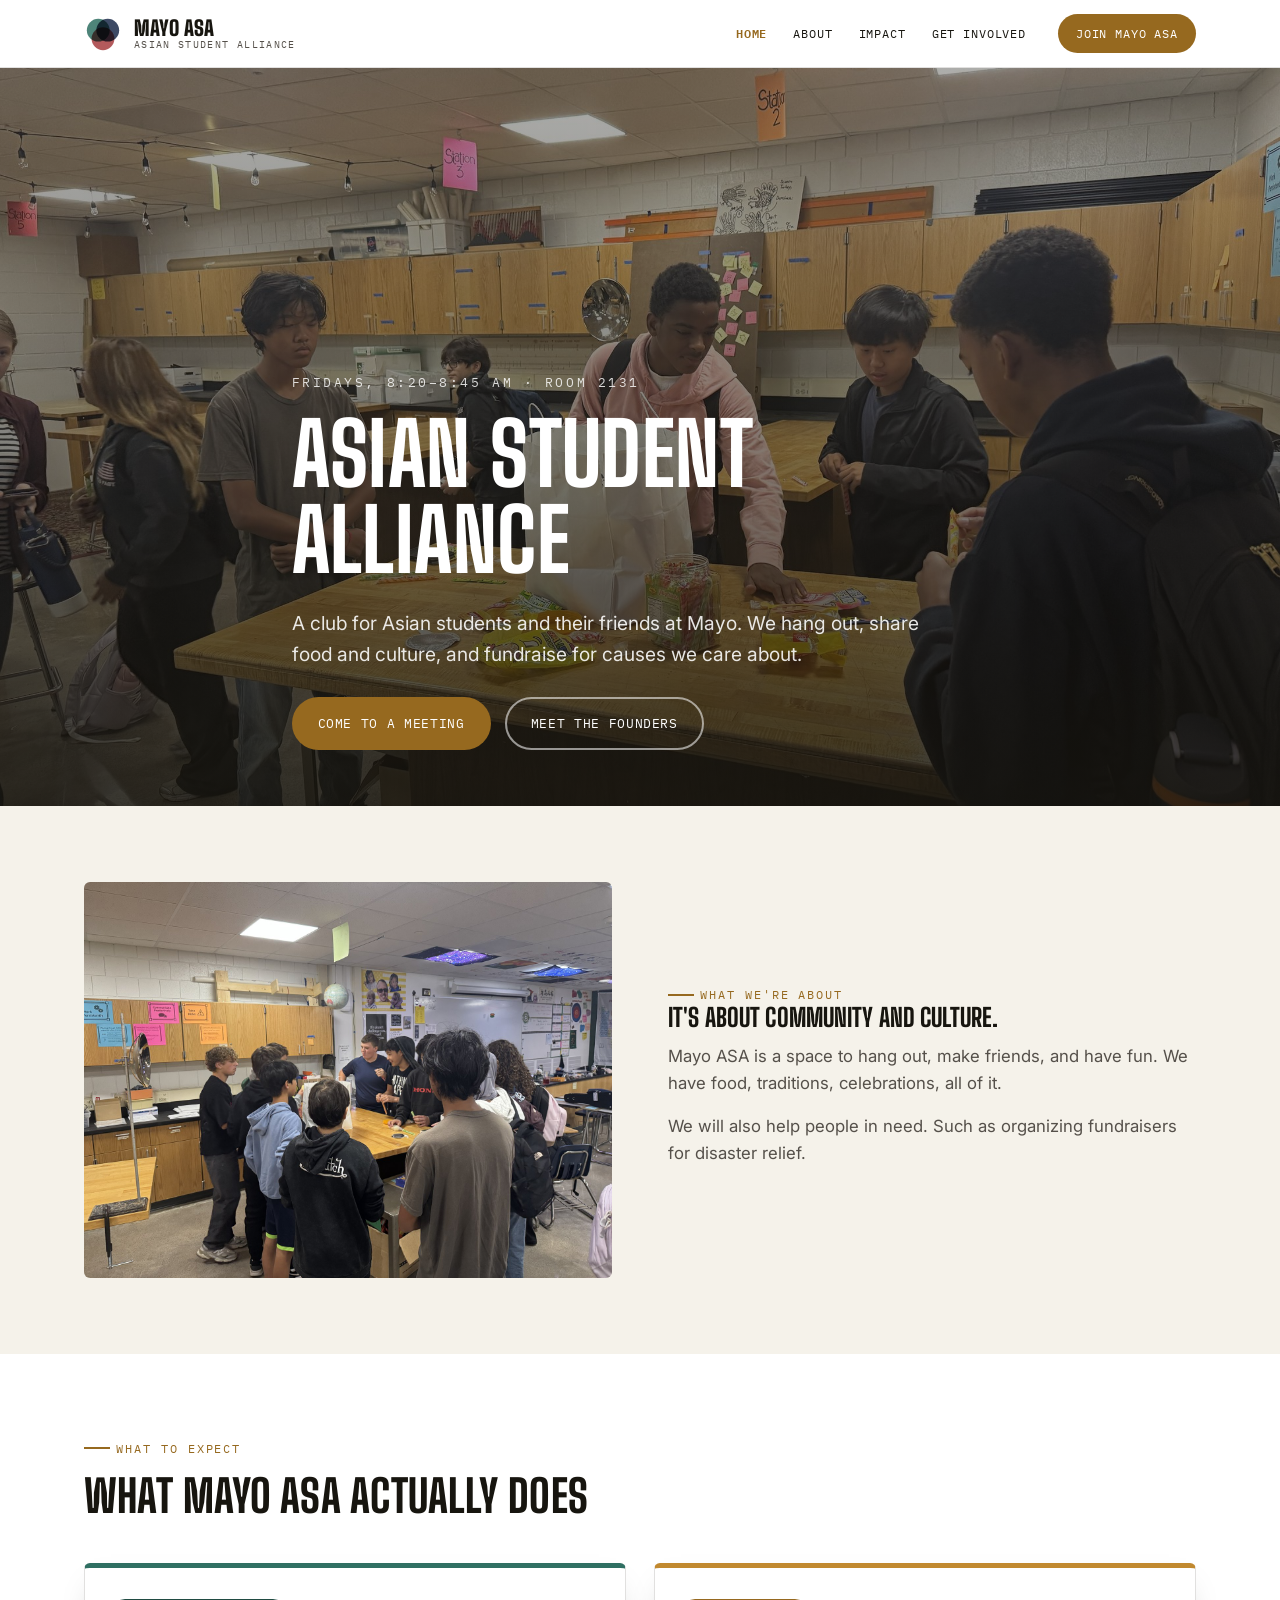
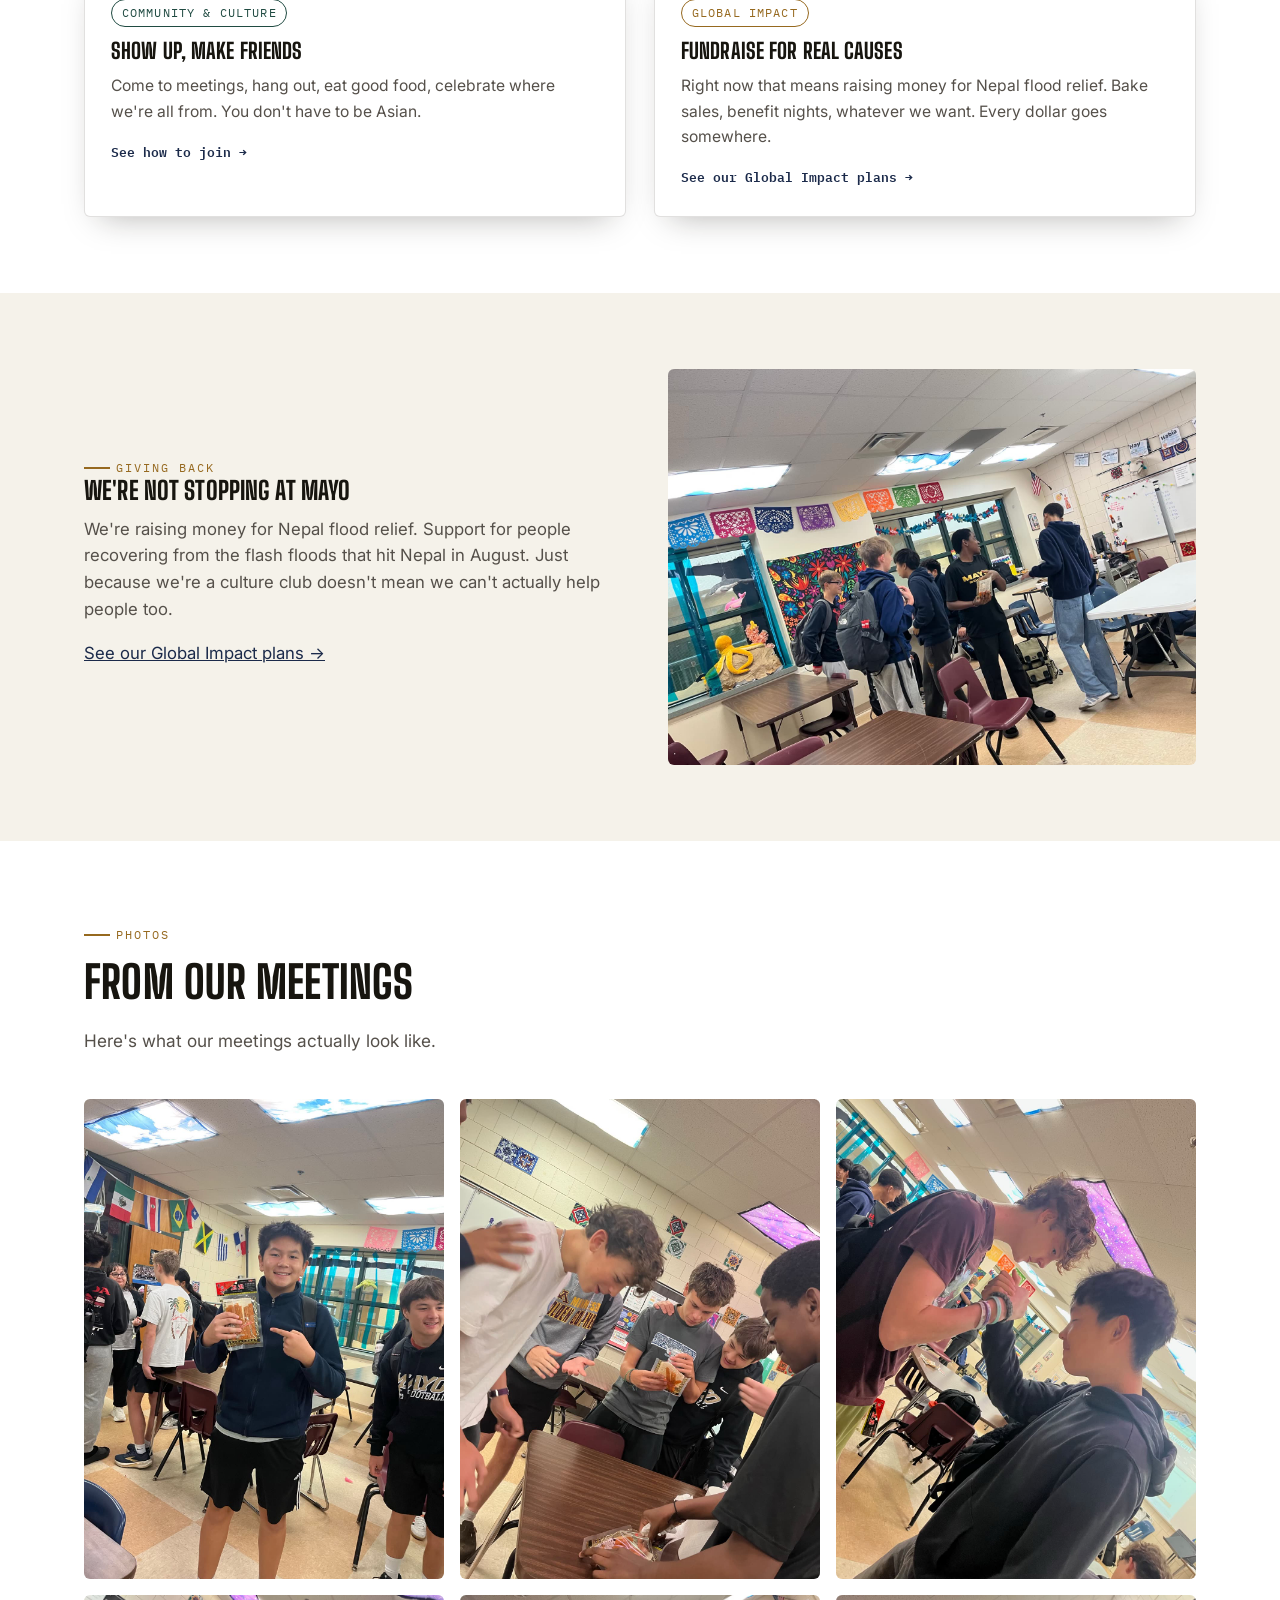
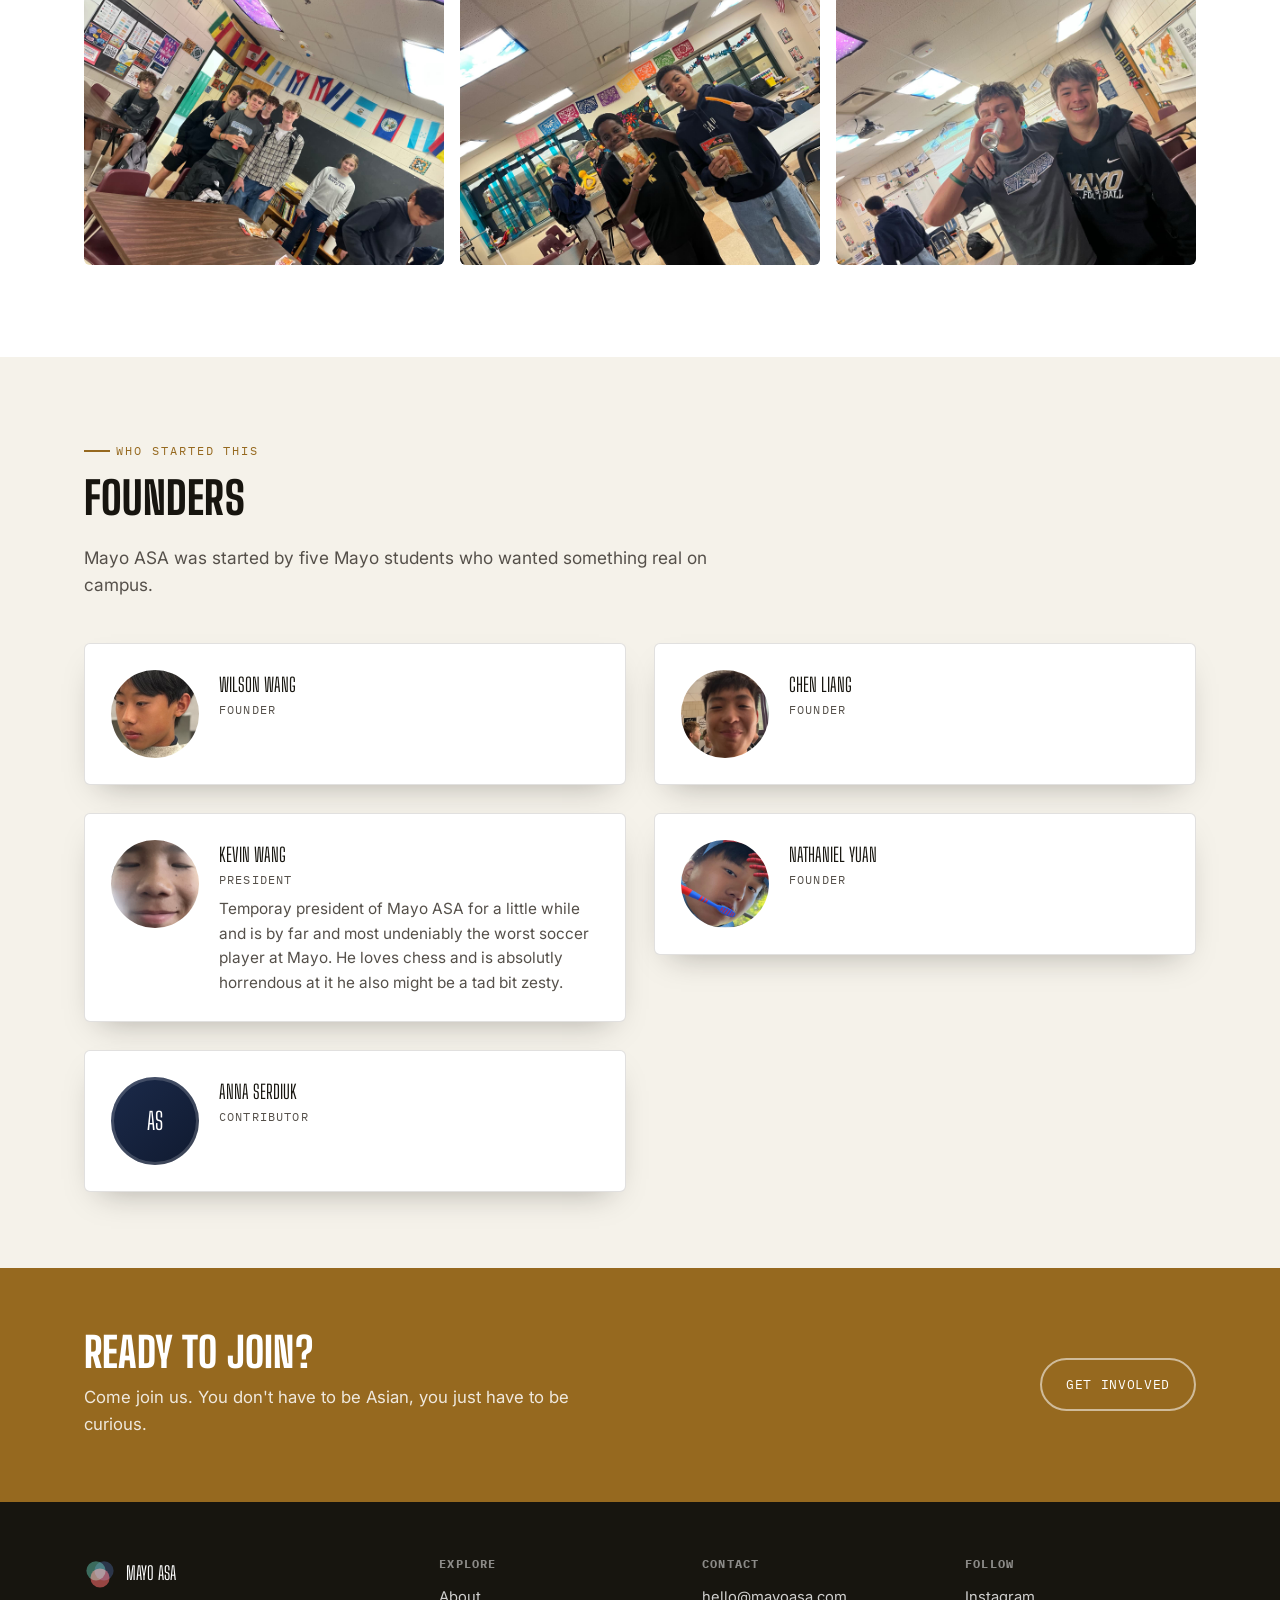
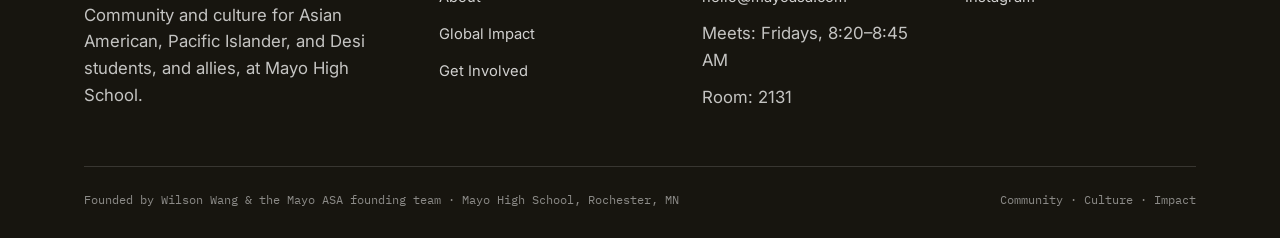
==== commit c53c511d: "Replace Gates Jones card with Anna Serdiuk (Contributor) placeholder Co-Authored-By: Claude Sonnet 5" ====
--- a/index.html
+++ b/index.html
@@ -231,12 +231,10 @@
           </div>
         </div>
         <div class="founder-card">
-          <div class="avatar-frame">
-            <img src="founder-Gates.jpg" loading="lazy" alt="Gates Jones">
-          </div>
-          <div>
-            <span class="founder-name">Gates Jones</span>
-            <span class="founder-role">Founder & Website Manager</span>
+          <span class="avatar-slot" style="--slot-a:#1b2a4a; --slot-b:#101a30;" aria-hidden="true">AS</span>
+          <div>
+            <span class="founder-name">Anna Serdiuk</span>
+            <span class="founder-role">Contributor</span>
           </div>
         </div>
       </div>
